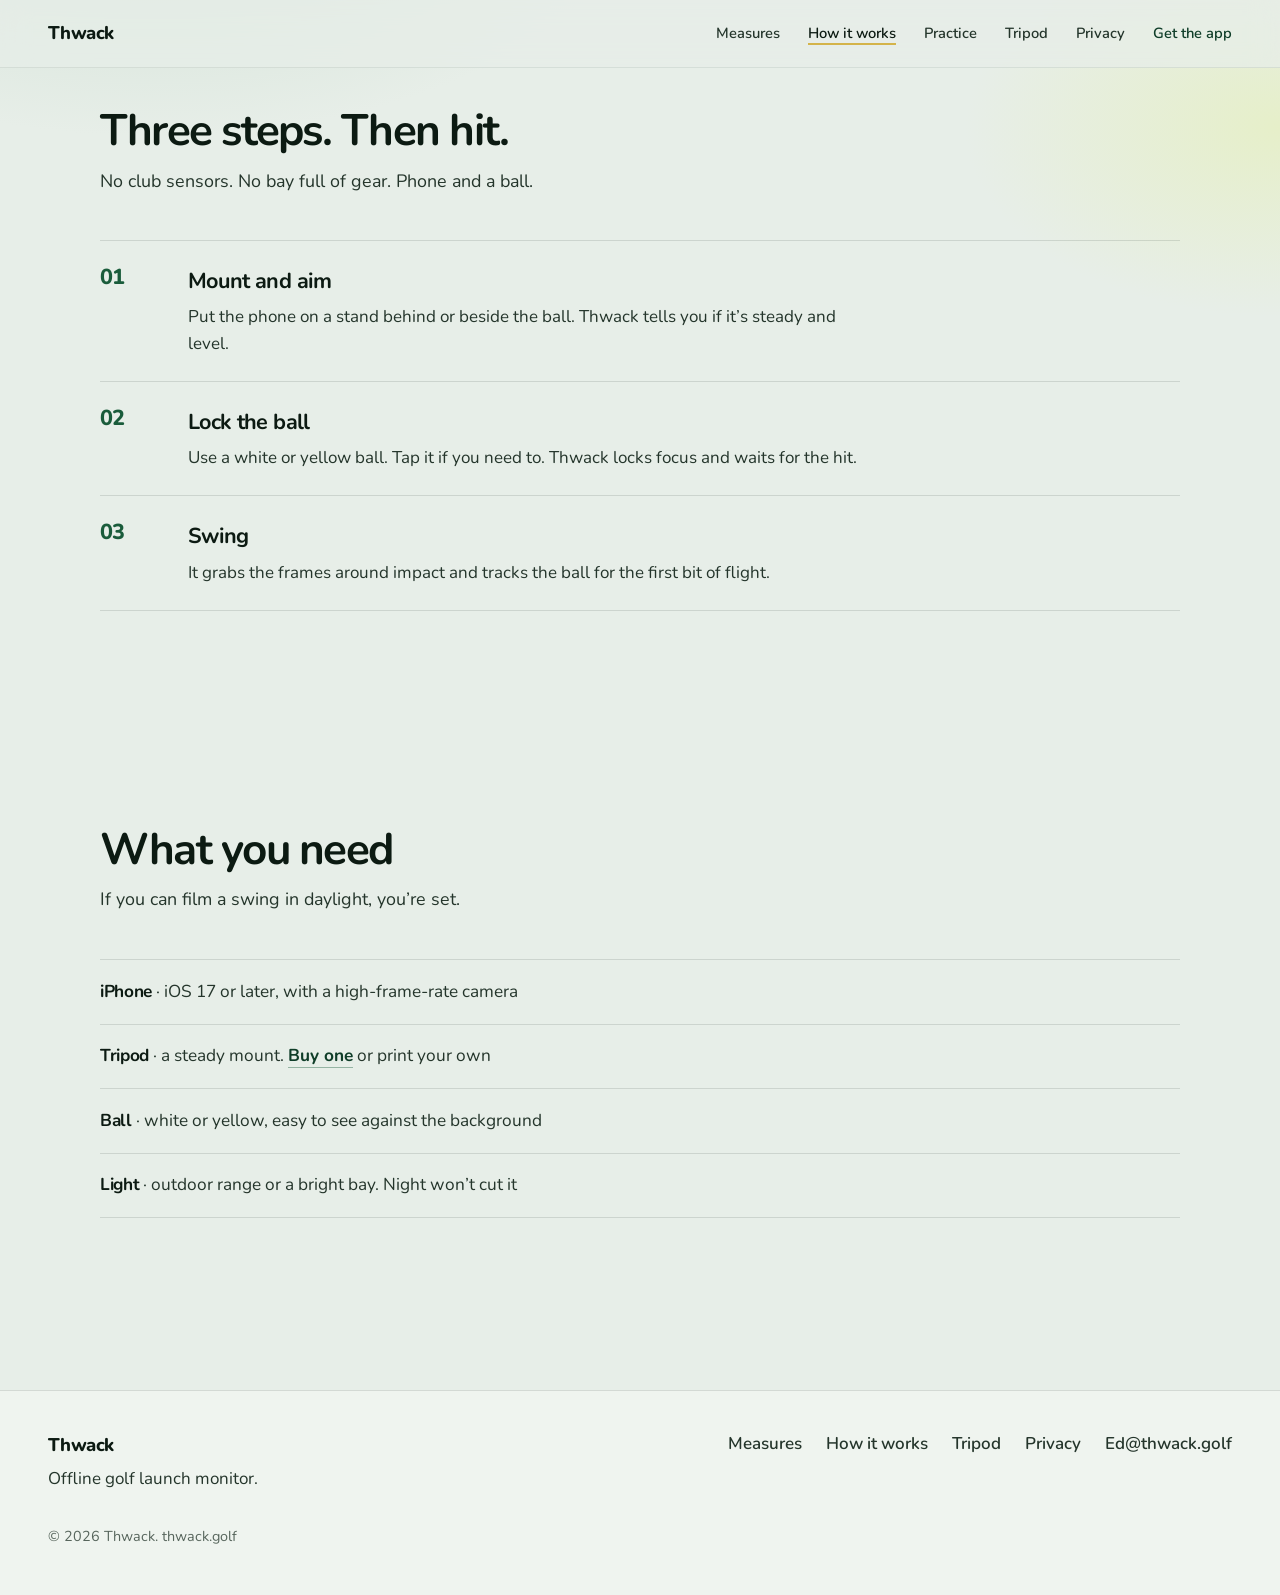
==== how/index.html @ dd9938d5 "Split the marketing site into real pages instead of scroll anchors. Adds /measures, /how, /practice," ====
<!DOCTYPE html>
<html lang="en">
<head>
  <meta charset="utf-8" />
  <meta name="viewport" content="width=device-width, initial-scale=1" />
  <title>How it works | Thwack</title>
  <meta name="description" content="Mount the phone, lock the ball, swing. Thwack handles the rest." />
  <meta property="og:title" content="How it works | Thwack" />
  <meta property="og:description" content="Mount the phone, lock the ball, swing. Thwack handles the rest." />
  <meta property="og:image" content="https://thwack.golf/assets/hero.jpg" />
  <meta property="og:type" content="website" />
  <link rel="icon" href="../assets/favicon.png" type="image/png" />
  <link rel="apple-touch-icon" href="../assets/icon.png" />
  <link rel="preconnect" href="https://fonts.googleapis.com" />
  <link rel="preconnect" href="https://fonts.gstatic.com" crossorigin />
  <link href="https://fonts.googleapis.com/css2?family=Nunito:wght@400;500;600;700;800&display=swap" rel="stylesheet" />
  <link rel="stylesheet" href="../assets/site.css" />
</head>
<body>
  <a class="skip" href="#main">Skip to content</a>

  <header class="site-header">
    <a class="wordmark" href="../" aria-label="Thwack home">Thwack</a>
    <nav class="site-nav" aria-label="Primary">
      <a class="" href="../measures/">Measures</a>
      <a class="is-active" href="../how/">How it works</a>
      <a class="" href="../practice/">Practice</a>
      <a class="" href="../tripod/">Tripod</a>
      <a class="" href="../Privacy/">Privacy</a>
      <a class="nav-cta" href="https://apps.apple.com/xxxxxxxxxxxx" data-download>Get the app</a>
    </nav>
  </header>
  <main id="main" class="page">
    <section class="section how">
      <div class="section-head">
        <h2>Three steps. Then hit.</h2>
        <p>No club sensors. No bay full of gear. Phone and a ball.</p>
      </div>
      <ol class="steps">
        <li>
          <span class="step-num">01</span>
          <div>
            <h3>Mount and aim</h3>
            <p>Put the phone on a stand behind or beside the ball. Thwack tells you if it’s steady and level.</p>
          </div>
        </li>
        <li>
          <span class="step-num">02</span>
          <div>
            <h3>Lock the ball</h3>
            <p>Use a white or yellow ball. Tap it if you need to. Thwack locks focus and waits for the hit.</p>
          </div>
        </li>
        <li>
          <span class="step-num">03</span>
          <div>
            <h3>Swing</h3>
            <p>It grabs the frames around impact and tracks the ball for the first bit of flight.</p>
          </div>
        </li>
      </ol>
    </section>

    <section class="section setup">
      <div class="section-head">
        <h2>What you need</h2>
        <p>If you can film a swing in daylight, you’re set.</p>
      </div>
      <ul class="need-list" role="list">
        <li><strong>iPhone</strong> · iOS 17 or later, with a high-frame-rate camera</li>
        <li><strong>Tripod</strong> · a steady mount. <a href="../tripod/">Buy one</a> or print your own</li>
        <li><strong>Ball</strong> · white or yellow, easy to see against the background</li>
        <li><strong>Light</strong> · outdoor range or a bright bay. Night won’t cut it</li>
      </ul>
    </section>
  </main>

  <footer class="site-footer">
    <div class="footer-brand">
      <span class="wordmark">Thwack</span>
      <p>Offline golf launch monitor.</p>
    </div>
    <div class="footer-links">
      <a href="../measures/">Measures</a>
      <a href="../how/">How it works</a>
      <a href="../tripod/">Tripod</a>
      <a href="../Privacy/">Privacy</a>
      <a href="mailto:Ed@thwack.golf">Ed@thwack.golf</a>
    </div>
    <p class="footer-note">© <span id="y"></span> Thwack. thwack.golf</p>
  </footer>

  <script>
    document.getElementById("y").textContent = new Date().getFullYear();
    window.THWACK_APP_STORE_URL = "https://apps.apple.com/xxxxxxxxxxxx";
    document.querySelectorAll("[data-download]").forEach((el) => {
      el.setAttribute("href", window.THWACK_APP_STORE_URL);
    });
  </script>
</body>
</html>
---- assets/site.css ----
/* Thwack marketing site
   Direction: deep fairway ink + warm tracer gold on cool mist greens.
   Type: SF Rounded (app) → Nunito on the web. */

:root {
  --ink: #0c1a12;
  --ink-soft: #24352b;
  --mist: #e7eee8;
  --mist-deep: #d5e0d7;
  --panel: #f3f7f3;
  --fairway: #1a5c3b;
  --fairway-deep: #0f3d28;
  --tracer: #d4b44a;
  --tracer-hot: #f0d56a;
  --white: #f8faf7;
  --line: color-mix(in srgb, var(--ink) 12%, transparent);
  --header-h: 4.25rem;
  --ease: cubic-bezier(0.22, 1, 0.36, 1);
  --font: ui-rounded, "SF Pro Rounded", "Nunito", "Avenir Next Rounded", system-ui, sans-serif;
  --font-brand: var(--font);
  --font-body: var(--font);
}

*,
*::before,
*::after { box-sizing: border-box; }

/* Inner pages sit under the fixed header */
.page {
  padding: calc(var(--header-h) + 2.5rem) 0 4rem;
}

.page > .section:first-child {
  padding-top: 0;
}

.site-nav a.is-active {
  color: var(--ink);
  box-shadow: inset 0 -2px 0 var(--tracer);
}

.page-hero-mini {
  width: min(1080px, calc(100% - 2.5rem));
  margin: 0 auto 1rem;
}

.page-hero-mini .brand-sm {
  margin-bottom: 0.35rem;
}

html {
  color-scheme: light;
  scroll-behavior: auto;
}


body {
  margin: 0;
  color: var(--ink);
  background:
    radial-gradient(900px 480px at 12% -8%, #cfe0d4 0%, transparent 55%),
    radial-gradient(700px 420px at 100% 8%, #e6efc9 0%, transparent 45%),
    var(--mist);
  font-family: var(--font-body);
  font-optical-sizing: auto;
  font-size: 1.0625rem;
  line-height: 1.55;
  -webkit-font-smoothing: antialiased;
}

img {
  display: block;
  max-width: 100%;
  height: auto;
}

a { color: var(--fairway-deep); }

.skip {
  position: absolute;
  left: -999px;
  top: 0;
  background: var(--ink);
  color: var(--white);
  padding: 0.75rem 1rem;
  z-index: 100;
}
.skip:focus { left: 1rem; top: 1rem; }

/* -- Header -- */
.site-header {
  position: fixed;
  inset: 0 0 auto;
  z-index: 40;
  height: var(--header-h);
  display: flex;
  align-items: center;
  justify-content: space-between;
  padding: 0 clamp(1.25rem, 4vw, 3rem);
  background: color-mix(in srgb, var(--mist) 78%, transparent);
  backdrop-filter: blur(14px) saturate(1.2);
  border-bottom: 1px solid color-mix(in srgb, var(--ink) 8%, transparent);
}

.wordmark {
  font-family: var(--font-brand);
  font-weight: 800;
  font-size: 1.15rem;
  letter-spacing: -0.03em;
  text-decoration: none;
  color: var(--ink);
}

.site-nav {
  display: flex;
  align-items: center;
  gap: clamp(1rem, 3vw, 1.75rem);
}

.site-nav a {
  font-family: var(--font-brand);
  font-weight: 600;
  font-size: 0.92rem;
  text-decoration: none;
  color: var(--ink-soft);
}

.site-nav a:hover { color: var(--ink); }

.nav-cta {
  color: var(--fairway-deep) !important;
}

@media (max-width: 720px) {
  .site-nav a:not(.nav-cta) { display: none; }
}

/* -- Hero -- */
.hero {
  position: relative;
  min-height: 100svh;
  display: grid;
  align-items: end;
  overflow: hidden;
  color: var(--white);
}

.hero-media {
  position: absolute;
  inset: 0;
}

.hero-media img {
  width: 100%;
  height: 100%;
  object-fit: cover;
  object-position: 55% 40%;
  transform: scale(1.06);
  animation: heroDrift 28s var(--ease) infinite alternate;
}

@keyframes heroDrift {
  from { transform: scale(1.06) translate3d(0, 0, 0); }
  to { transform: scale(1.12) translate3d(-1.5%, 1%, 0); }
}

.hero-veil {
  position: absolute;
  inset: 0;
  background:
    linear-gradient(180deg, rgba(8, 18, 12, 0.35) 0%, rgba(8, 18, 12, 0.18) 35%, rgba(8, 18, 12, 0.72) 100%),
    linear-gradient(90deg, rgba(8, 18, 12, 0.55) 0%, transparent 55%);
}

.hero-copy {
  position: relative;
  z-index: 1;
  width: min(720px, calc(100% - 2.5rem));
  margin: 0 auto var(--header-h);
  padding: 0 0 clamp(2.5rem, 8vh, 4.5rem);
  animation: rise 1s var(--ease) both;
}

@keyframes rise {
  from { opacity: 0; transform: translateY(18px); }
  to { opacity: 1; transform: none; }
}

.brand {
  font-family: var(--font-brand);
  font-weight: 800;
  font-size: clamp(3.4rem, 12vw, 7.5rem);
  letter-spacing: -0.05em;
  line-height: 0.9;
  margin: 0 0 1rem;
  color: inherit;
}

.brand-sm {
  font-size: clamp(1.5rem, 4vw, 2rem);
  letter-spacing: -0.04em;
  color: var(--fairway);
  margin-bottom: 0.75rem;
}

.hero h1 {
  font-family: var(--font-brand);
  font-weight: 700;
  font-size: clamp(1.65rem, 4.2vw, 2.55rem);
  letter-spacing: -0.035em;
  line-height: 1.12;
  margin: 0 0 0.85rem;
  max-width: 14ch;
}

.lede {
  margin: 0 0 1.75rem;
  font-size: clamp(1.05rem, 2.2vw, 1.25rem);
  font-weight: 400;
  max-width: 34ch;
  color: color-mix(in srgb, var(--white) 86%, transparent);
}

.hero .lede { color: color-mix(in srgb, #f4f7f2 88%, transparent); }

.cta-row {
  display: flex;
  flex-wrap: wrap;
  gap: 0.85rem 1rem;
  align-items: center;
}

.btn {
  font-family: var(--font-brand);
  font-weight: 700;
  font-size: 1rem;
  letter-spacing: -0.02em;
  text-decoration: none;
  display: inline-flex;
  align-items: center;
  justify-content: center;
  min-height: 3.15rem;
  padding: 0 1.35rem;
  border-radius: 4px;
  border: 1px solid transparent;
  transition: transform 160ms var(--ease), background 160ms ease, color 160ms ease, border-color 160ms ease;
}

.btn:hover { transform: translateY(-1px); }
.btn:active { transform: none; }

.btn-primary {
  background: var(--tracer);
  color: var(--ink);
}

.btn-primary:hover { background: var(--tracer-hot); }

.btn-ghost {
  background: transparent;
  color: inherit;
  border-color: color-mix(in srgb, currentColor 45%, transparent);
}

.hero .btn-ghost { color: var(--white); }

.btn-ghost:hover {
  border-color: currentColor;
  background: color-mix(in srgb, currentColor 8%, transparent);
}

/* -- Sections -- */
.section {
  width: min(1080px, calc(100% - 2.5rem));
  margin: 0 auto;
  padding: clamp(4.5rem, 12vh, 7.5rem) 0;
}

.section-head {
  max-width: 36rem;
  margin-bottom: clamp(2rem, 5vh, 3.25rem);
}

.section-head h2,
.split-copy h2,
.download h2 {
  font-family: var(--font-brand);
  font-weight: 700;
  font-size: clamp(1.85rem, 4vw, 2.75rem);
  letter-spacing: -0.04em;
  line-height: 1.08;
  margin: 0 0 0.75rem;
}

.section-head p,
.split-copy p {
  margin: 0;
  color: var(--ink-soft);
  font-size: 1.12rem;
}

/* Metrics - not cards: one horizontal composition */
.measures {
  position: relative;
}

.metric-rail {
  list-style: none;
  margin: 0;
  padding: 0;
  display: grid;
  grid-template-columns: repeat(5, minmax(0, 1fr));
  gap: 0;
  border-top: 1px solid var(--line);
  border-bottom: 1px solid var(--line);
}

.metric-rail li {
  padding: 1.35rem 1rem 1.35rem 0;
  border-right: 1px solid var(--line);
}

.metric-rail li:last-child {
  border-right: 0;
  padding-right: 0;
}

.metric-name {
  display: block;
  font-family: var(--font-brand);
  font-weight: 700;
  font-size: 1.15rem;
  letter-spacing: -0.03em;
  margin-bottom: 0.25rem;
}

.metric-hint {
  color: var(--ink-soft);
  font-size: 0.92rem;
}

.tracer-line {
  display: block;
  width: 100%;
  height: 64px;
  margin-top: 1.75rem;
  color: var(--tracer);
}

.tracer-line path {
  stroke-dasharray: 1;
  stroke-dashoffset: 1;
  animation: drawTracer 1.8s var(--ease) 0.2s forwards;
}

@keyframes drawTracer {
  to { stroke-dashoffset: 0; }
}

@media (max-width: 860px) {
  .metric-rail {
    grid-template-columns: 1fr 1fr;
  }
  .metric-rail li {
    border-right: 0;
    border-bottom: 1px solid var(--line);
    padding: 1.1rem 0;
  }
  .metric-rail li:nth-child(odd) {
    padding-right: 1rem;
  }
}

/* How it works */
.steps {
  list-style: none;
  margin: 0;
  padding: 0;
  display: grid;
  gap: 0;
}

.steps li {
  display: grid;
  grid-template-columns: 4.5rem 1fr;
  gap: 1rem;
  padding: 1.5rem 0;
  border-top: 1px solid var(--line);
}

.steps li:last-child { border-bottom: 1px solid var(--line); }

.step-num {
  font-family: var(--font-brand);
  font-weight: 800;
  font-size: 1.35rem;
  letter-spacing: -0.04em;
  color: var(--fairway);
  line-height: 1.2;
}

.steps h3 {
  font-family: var(--font-brand);
  font-weight: 700;
  font-size: 1.35rem;
  letter-spacing: -0.03em;
  margin: 0 0 0.35rem;
}

.steps p {
  margin: 0;
  color: var(--ink-soft);
  max-width: 42rem;
}

/* Privacy split */
.split {
  display: grid;
  grid-template-columns: 1.05fr 0.95fr;
  gap: clamp(1.75rem, 5vw, 3.5rem);
  align-items: center;
  width: min(1120px, calc(100% - 2.5rem));
}

.split-copy h2 { max-width: 10ch; }

.split-copy p + p { margin-top: 1rem; }

.text-link {
  font-family: var(--font-brand);
  font-weight: 700;
  text-decoration: none;
  border-bottom: 1px solid color-mix(in srgb, var(--fairway) 45%, transparent);
  padding-bottom: 0.1rem;
}

.text-link:hover { border-bottom-color: var(--fairway); }

.split-media {
  margin: 0;
  overflow: hidden;
  border-radius: 2px;
  min-height: 280px;
}

.split-media img {
  width: 100%;
  height: 100%;
  min-height: 320px;
  object-fit: cover;
  filter: saturate(0.92) contrast(1.04);
}

@media (max-width: 800px) {
  .split { grid-template-columns: 1fr; }
  .split-media { order: -1; }
}

/* Practice - editorial rows, not cards */
.practice-grid {
  display: grid;
  grid-template-columns: 1fr 1fr;
  gap: 0 3rem;
}

.practice-grid article {
  padding: 1.5rem 0;
  border-top: 1px solid var(--line);
}

.practice-grid h3 {
  font-family: var(--font-brand);
  font-weight: 700;
  font-size: 1.2rem;
  letter-spacing: -0.03em;
  margin: 0 0 0.4rem;
}

.practice-grid p {
  margin: 0;
  color: var(--ink-soft);
}

@media (max-width: 700px) {
  .practice-grid { grid-template-columns: 1fr; gap: 0; }
}

/* Setup needs */
.need-list {
  list-style: none;
  margin: 0;
  padding: 0;
}

.need-list li {
  padding: 1.15rem 0;
  border-top: 1px solid var(--line);
  color: var(--ink-soft);
  font-size: 1.08rem;
}

.need-list li:last-child { border-bottom: 1px solid var(--line); }

.need-list strong {
  font-family: var(--font-brand);
  font-weight: 700;
  color: var(--ink);
  letter-spacing: -0.02em;
}

.need-list a {
  font-weight: 700;
  text-decoration: none;
  border-bottom: 1px solid color-mix(in srgb, var(--fairway) 40%, transparent);
}

/* Tripod buy / print */
.tripod-actions {
  display: grid;
  grid-template-columns: 1fr 1fr;
  gap: 0 3rem;
}

.tripod-actions > div {
  padding: 1.5rem 0;
  border-top: 1px solid var(--line);
  border-bottom: 1px solid var(--line);
}

.tripod-actions h3 {
  font-family: var(--font-brand);
  font-weight: 700;
  font-size: 1.25rem;
  letter-spacing: -0.03em;
  margin: 0 0 0.45rem;
}

.tripod-actions p {
  margin: 0 0 1.25rem;
  color: var(--ink-soft);
  max-width: 28rem;
}

.tripod-actions .btn-ghost {
  color: var(--ink);
}

@media (max-width: 700px) {
  .tripod-actions { grid-template-columns: 1fr; gap: 0; }
  .tripod-actions > div:first-child { border-bottom: 0; }
}

/* Download */
.download {
  text-align: center;
  padding-top: clamp(5rem, 14vh, 8rem);
  padding-bottom: clamp(5rem, 14vh, 8rem);
}

.download .lede {
  margin-left: auto;
  margin-right: auto;
  color: var(--ink-soft);
}

.download .cta-row {
  justify-content: center;
}

.download .btn-ghost {
  color: var(--ink);
}

.fine {
  margin: 1.5rem auto 0;
  max-width: 36rem;
  font-size: 0.85rem;
  color: color-mix(in srgb, var(--ink-soft) 80%, transparent);
}

/* Footer */
.site-footer {
  border-top: 1px solid var(--line);
  padding: 2.5rem clamp(1.25rem, 4vw, 3rem) 3rem;
  display: grid;
  grid-template-columns: 1.2fr 1fr;
  gap: 1.5rem;
  background: color-mix(in srgb, var(--panel) 70%, transparent);
}

.footer-brand p {
  margin: 0.4rem 0 0;
  color: var(--ink-soft);
}

.footer-links {
  display: flex;
  flex-wrap: wrap;
  gap: 1rem 1.5rem;
  align-items: start;
  justify-content: end;
  font-family: var(--font-brand);
  font-weight: 600;
}

.footer-links a { text-decoration: none; color: var(--ink-soft); }
.footer-links a:hover { color: var(--ink); }

.footer-note {
  grid-column: 1 / -1;
  margin: 0.5rem 0 0;
  color: color-mix(in srgb, var(--ink-soft) 75%, transparent);
  font-size: 0.9rem;
}

@media (max-width: 640px) {
  .site-footer { grid-template-columns: 1fr; }
  .footer-links { justify-content: start; }
}

@media (prefers-reduced-motion: reduce) {
  html { scroll-behavior: auto; }
  .hero-media img { animation: none; transform: none; }
  .hero-copy { animation: none; }
  .tracer-line path { animation: none; stroke-dashoffset: 0; }
}
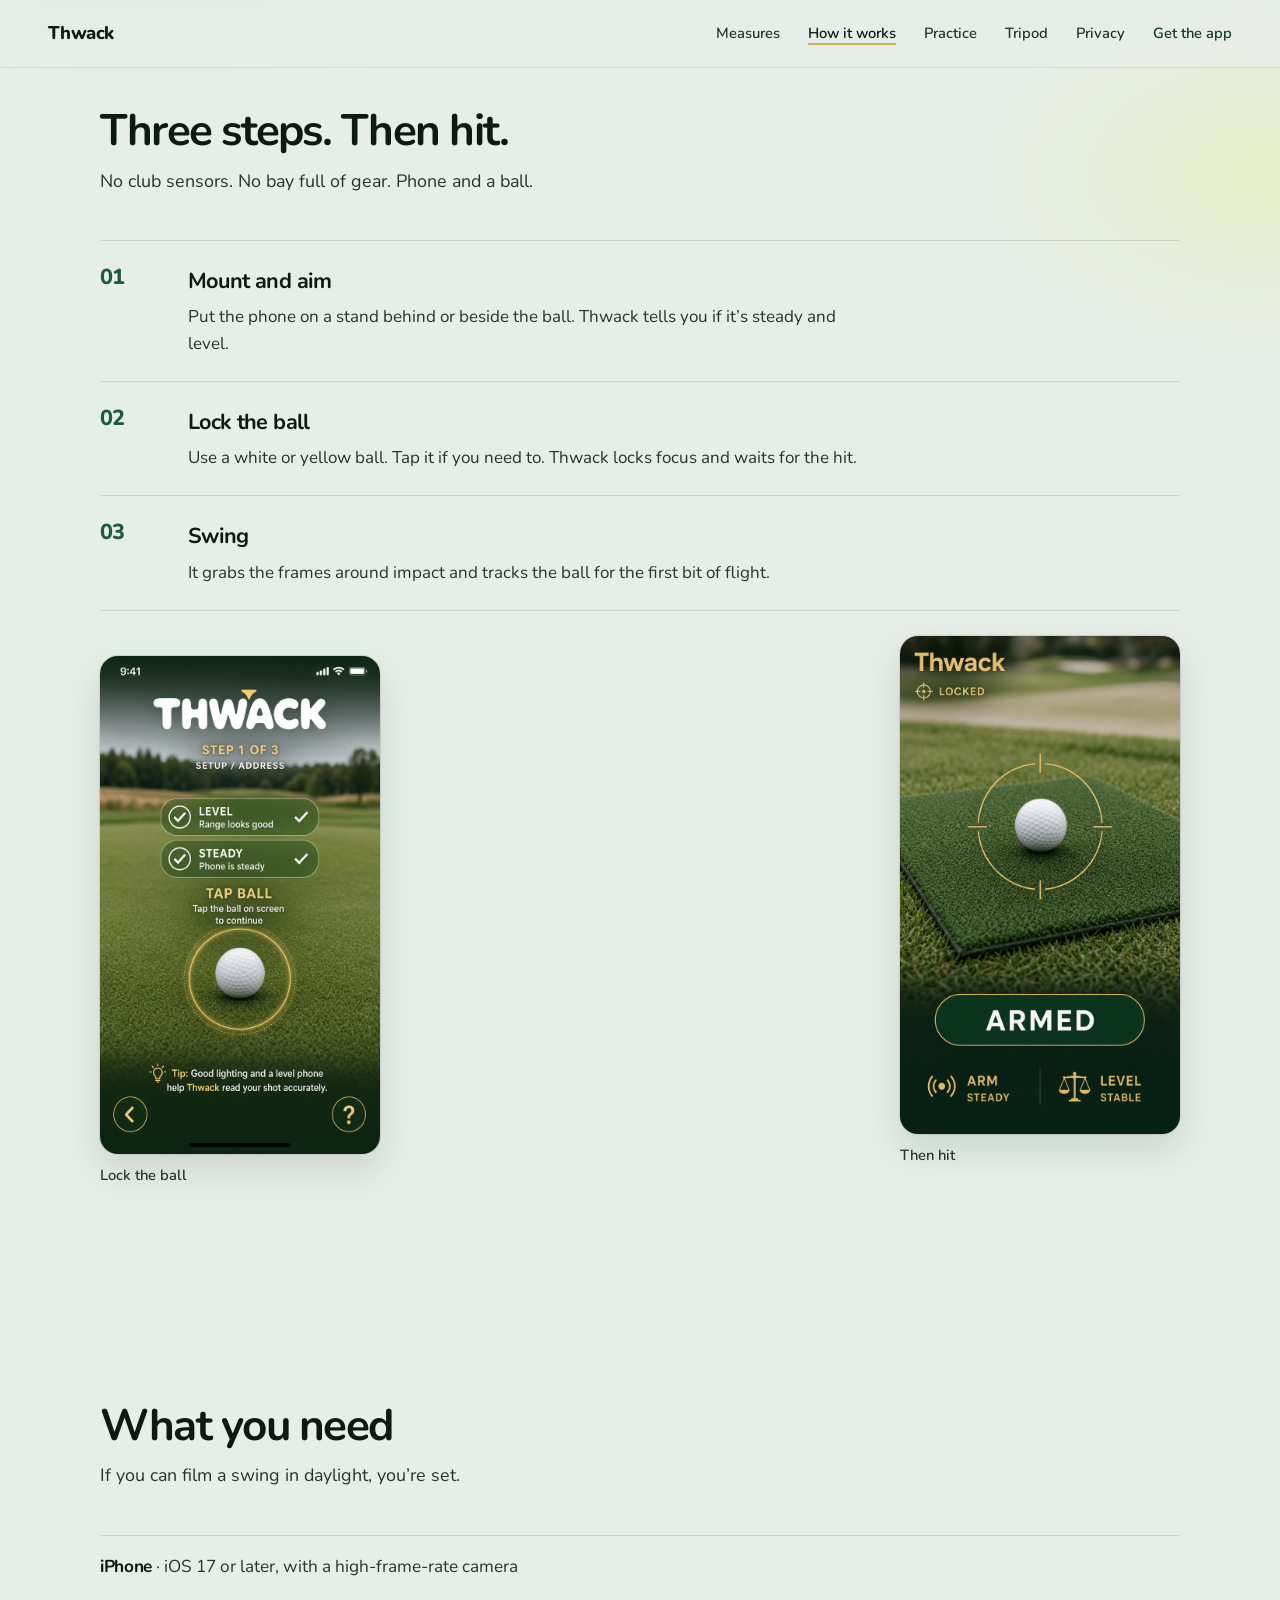
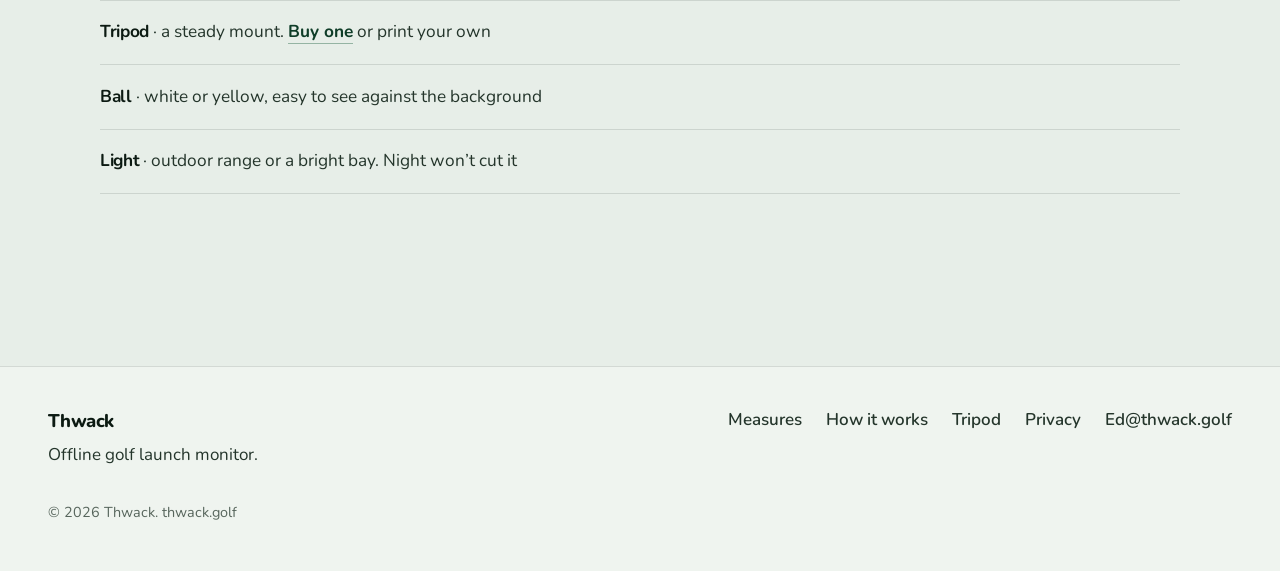
==== commit 578ee849: "Add App Store style screenshots across the marketing site. Five 9:16 UI shots for setup, armed, metr" ====
--- a/how/index.html
+++ b/how/index.html
@@ -59,6 +59,16 @@
           </div>
         </li>
       </ol>
+      <div class="shot-pair" aria-label="Setup screenshots">
+        <figure>
+          <img src="../assets/screenshots/thwack-shot-setup.jpg" alt="Thwack address setup with ball tap target" width="720" height="1280" loading="lazy" />
+          <figcaption>Lock the ball</figcaption>
+        </figure>
+        <figure>
+          <img src="../assets/screenshots/thwack-shot-armed.jpg" alt="Thwack armed and ready for impact" width="720" height="1280" loading="lazy" />
+          <figcaption>Then hit</figcaption>
+        </figure>
+      </div>
     </section>
 
     <section class="section setup">
--- a/assets/site.css
+++ b/assets/site.css
@@ -132,7 +132,22 @@
 }
 
 @media (max-width: 720px) {
-  .site-nav a:not(.nav-cta) { display: none; }
+  .site-header {
+    height: auto;
+    min-height: var(--header-h);
+    flex-wrap: wrap;
+    gap: 0.55rem 1rem;
+    padding-top: 0.85rem;
+    padding-bottom: 0.85rem;
+  }
+  .site-nav {
+    width: 100%;
+    flex-wrap: wrap;
+    gap: 0.65rem 1rem;
+  }
+  .site-nav a {
+    font-size: 0.85rem;
+  }
 }
 
 /* -- Hero -- */
@@ -550,6 +565,110 @@
   .tripod-actions > div:first-child { border-bottom: 0; }
 }
 
+/* App screenshots - phone strip, not cards */
+.shot-strip-wrap {
+  overflow: hidden;
+}
+
+.shot-strip {
+  list-style: none;
+  margin: 0;
+  padding: 0.25rem 0 0.5rem;
+  display: flex;
+  gap: clamp(1rem, 2.5vw, 1.75rem);
+  overflow-x: auto;
+  scroll-snap-type: x mandatory;
+  -webkit-overflow-scrolling: touch;
+  scrollbar-width: thin;
+}
+
+.shot-strip li {
+  flex: 0 0 auto;
+  width: min(220px, 58vw);
+  scroll-snap-align: start;
+}
+
+.shot-strip figure {
+  margin: 0;
+}
+
+.shot-strip img {
+  width: 100%;
+  aspect-ratio: 9 / 16;
+  object-fit: cover;
+  border-radius: 18px;
+  box-shadow:
+    0 0 0 1px color-mix(in srgb, var(--ink) 10%, transparent),
+    0 18px 40px color-mix(in srgb, var(--ink) 14%, transparent);
+  animation: phoneRise 0.9s var(--ease) both;
+}
+
+.shot-strip li:nth-child(2) img { animation-delay: 0.08s; }
+.shot-strip li:nth-child(3) img { animation-delay: 0.16s; }
+.shot-strip li:nth-child(4) img { animation-delay: 0.24s; }
+.shot-strip li:nth-child(5) img { animation-delay: 0.32s; }
+
+@keyframes phoneRise {
+  from { opacity: 0; transform: translateY(22px) scale(0.97); }
+  to { opacity: 1; transform: none; }
+}
+
+.shot-strip figcaption {
+  margin-top: 0.7rem;
+  font-family: var(--font-brand);
+  font-weight: 600;
+  font-size: 0.92rem;
+  letter-spacing: -0.02em;
+  color: var(--ink-soft);
+}
+
+.shot-pair {
+  display: grid;
+  grid-template-columns: 1fr 1fr;
+  gap: clamp(1.25rem, 4vw, 2.5rem);
+  align-items: end;
+  margin-top: clamp(2rem, 5vh, 3rem);
+}
+
+.shot-pair figure {
+  margin: 0;
+  max-width: 280px;
+}
+
+.shot-pair img {
+  width: 100%;
+  aspect-ratio: 9 / 16;
+  object-fit: cover;
+  border-radius: 18px;
+  box-shadow:
+    0 0 0 1px color-mix(in srgb, var(--ink) 10%, transparent),
+    0 16px 36px color-mix(in srgb, var(--ink) 12%, transparent);
+}
+
+.shot-pair figcaption {
+  margin-top: 0.65rem;
+  font-family: var(--font-brand);
+  font-weight: 600;
+  font-size: 0.92rem;
+  color: var(--ink-soft);
+}
+
+.shot-pair figure:nth-child(2) {
+  justify-self: end;
+  transform: translateY(-1.25rem);
+}
+
+@media (max-width: 700px) {
+  .shot-pair {
+    grid-template-columns: 1fr;
+    justify-items: center;
+  }
+  .shot-pair figure:nth-child(2) {
+    justify-self: center;
+    transform: none;
+  }
+}
+
 /* Download */
 .download {
   text-align: center;
@@ -623,4 +742,5 @@
   .hero-media img { animation: none; transform: none; }
   .hero-copy { animation: none; }
   .tracer-line path { animation: none; stroke-dashoffset: 0; }
-}
+  .shot-strip img { animation: none; }
+}
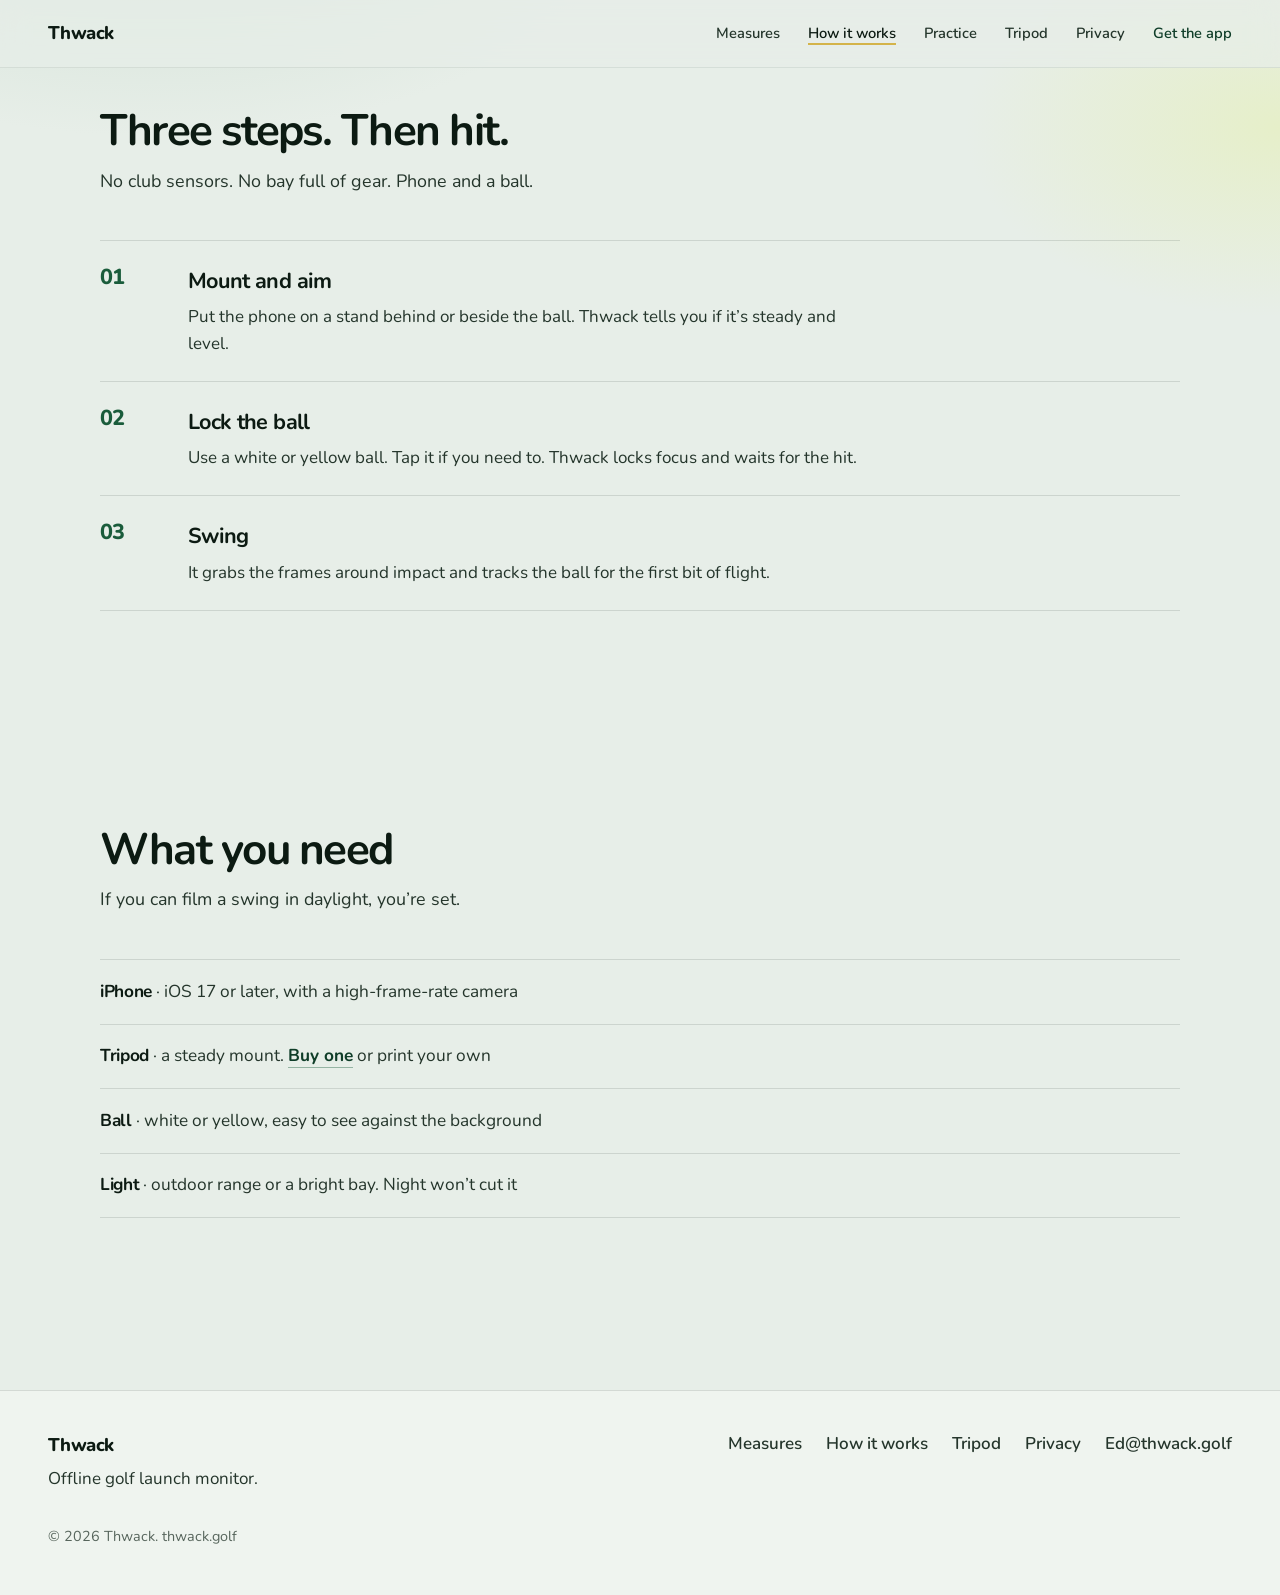
==== commit 1595d774: "Remove marketing-site screenshot gallery. Keep App Store shots local for Connect upload instead.  Co" ====
--- a/how/index.html
+++ b/how/index.html
@@ -59,16 +59,6 @@
           </div>
         </li>
       </ol>
-      <div class="shot-pair" aria-label="Setup screenshots">
-        <figure>
-          <img src="../assets/screenshots/thwack-shot-setup.jpg" alt="Thwack address setup with ball tap target" width="720" height="1280" loading="lazy" />
-          <figcaption>Lock the ball</figcaption>
-        </figure>
-        <figure>
-          <img src="../assets/screenshots/thwack-shot-armed.jpg" alt="Thwack armed and ready for impact" width="720" height="1280" loading="lazy" />
-          <figcaption>Then hit</figcaption>
-        </figure>
-      </div>
     </section>
 
     <section class="section setup">
--- a/assets/site.css
+++ b/assets/site.css
@@ -565,110 +565,6 @@
   .tripod-actions > div:first-child { border-bottom: 0; }
 }
 
-/* App screenshots - phone strip, not cards */
-.shot-strip-wrap {
-  overflow: hidden;
-}
-
-.shot-strip {
-  list-style: none;
-  margin: 0;
-  padding: 0.25rem 0 0.5rem;
-  display: flex;
-  gap: clamp(1rem, 2.5vw, 1.75rem);
-  overflow-x: auto;
-  scroll-snap-type: x mandatory;
-  -webkit-overflow-scrolling: touch;
-  scrollbar-width: thin;
-}
-
-.shot-strip li {
-  flex: 0 0 auto;
-  width: min(220px, 58vw);
-  scroll-snap-align: start;
-}
-
-.shot-strip figure {
-  margin: 0;
-}
-
-.shot-strip img {
-  width: 100%;
-  aspect-ratio: 9 / 16;
-  object-fit: cover;
-  border-radius: 18px;
-  box-shadow:
-    0 0 0 1px color-mix(in srgb, var(--ink) 10%, transparent),
-    0 18px 40px color-mix(in srgb, var(--ink) 14%, transparent);
-  animation: phoneRise 0.9s var(--ease) both;
-}
-
-.shot-strip li:nth-child(2) img { animation-delay: 0.08s; }
-.shot-strip li:nth-child(3) img { animation-delay: 0.16s; }
-.shot-strip li:nth-child(4) img { animation-delay: 0.24s; }
-.shot-strip li:nth-child(5) img { animation-delay: 0.32s; }
-
-@keyframes phoneRise {
-  from { opacity: 0; transform: translateY(22px) scale(0.97); }
-  to { opacity: 1; transform: none; }
-}
-
-.shot-strip figcaption {
-  margin-top: 0.7rem;
-  font-family: var(--font-brand);
-  font-weight: 600;
-  font-size: 0.92rem;
-  letter-spacing: -0.02em;
-  color: var(--ink-soft);
-}
-
-.shot-pair {
-  display: grid;
-  grid-template-columns: 1fr 1fr;
-  gap: clamp(1.25rem, 4vw, 2.5rem);
-  align-items: end;
-  margin-top: clamp(2rem, 5vh, 3rem);
-}
-
-.shot-pair figure {
-  margin: 0;
-  max-width: 280px;
-}
-
-.shot-pair img {
-  width: 100%;
-  aspect-ratio: 9 / 16;
-  object-fit: cover;
-  border-radius: 18px;
-  box-shadow:
-    0 0 0 1px color-mix(in srgb, var(--ink) 10%, transparent),
-    0 16px 36px color-mix(in srgb, var(--ink) 12%, transparent);
-}
-
-.shot-pair figcaption {
-  margin-top: 0.65rem;
-  font-family: var(--font-brand);
-  font-weight: 600;
-  font-size: 0.92rem;
-  color: var(--ink-soft);
-}
-
-.shot-pair figure:nth-child(2) {
-  justify-self: end;
-  transform: translateY(-1.25rem);
-}
-
-@media (max-width: 700px) {
-  .shot-pair {
-    grid-template-columns: 1fr;
-    justify-items: center;
-  }
-  .shot-pair figure:nth-child(2) {
-    justify-self: center;
-    transform: none;
-  }
-}
-
 /* Download */
 .download {
   text-align: center;
@@ -742,5 +638,4 @@
   .hero-media img { animation: none; transform: none; }
   .hero-copy { animation: none; }
   .tracer-line path { animation: none; stroke-dashoffset: 0; }
-  .shot-strip img { animation: none; }
-}
+}
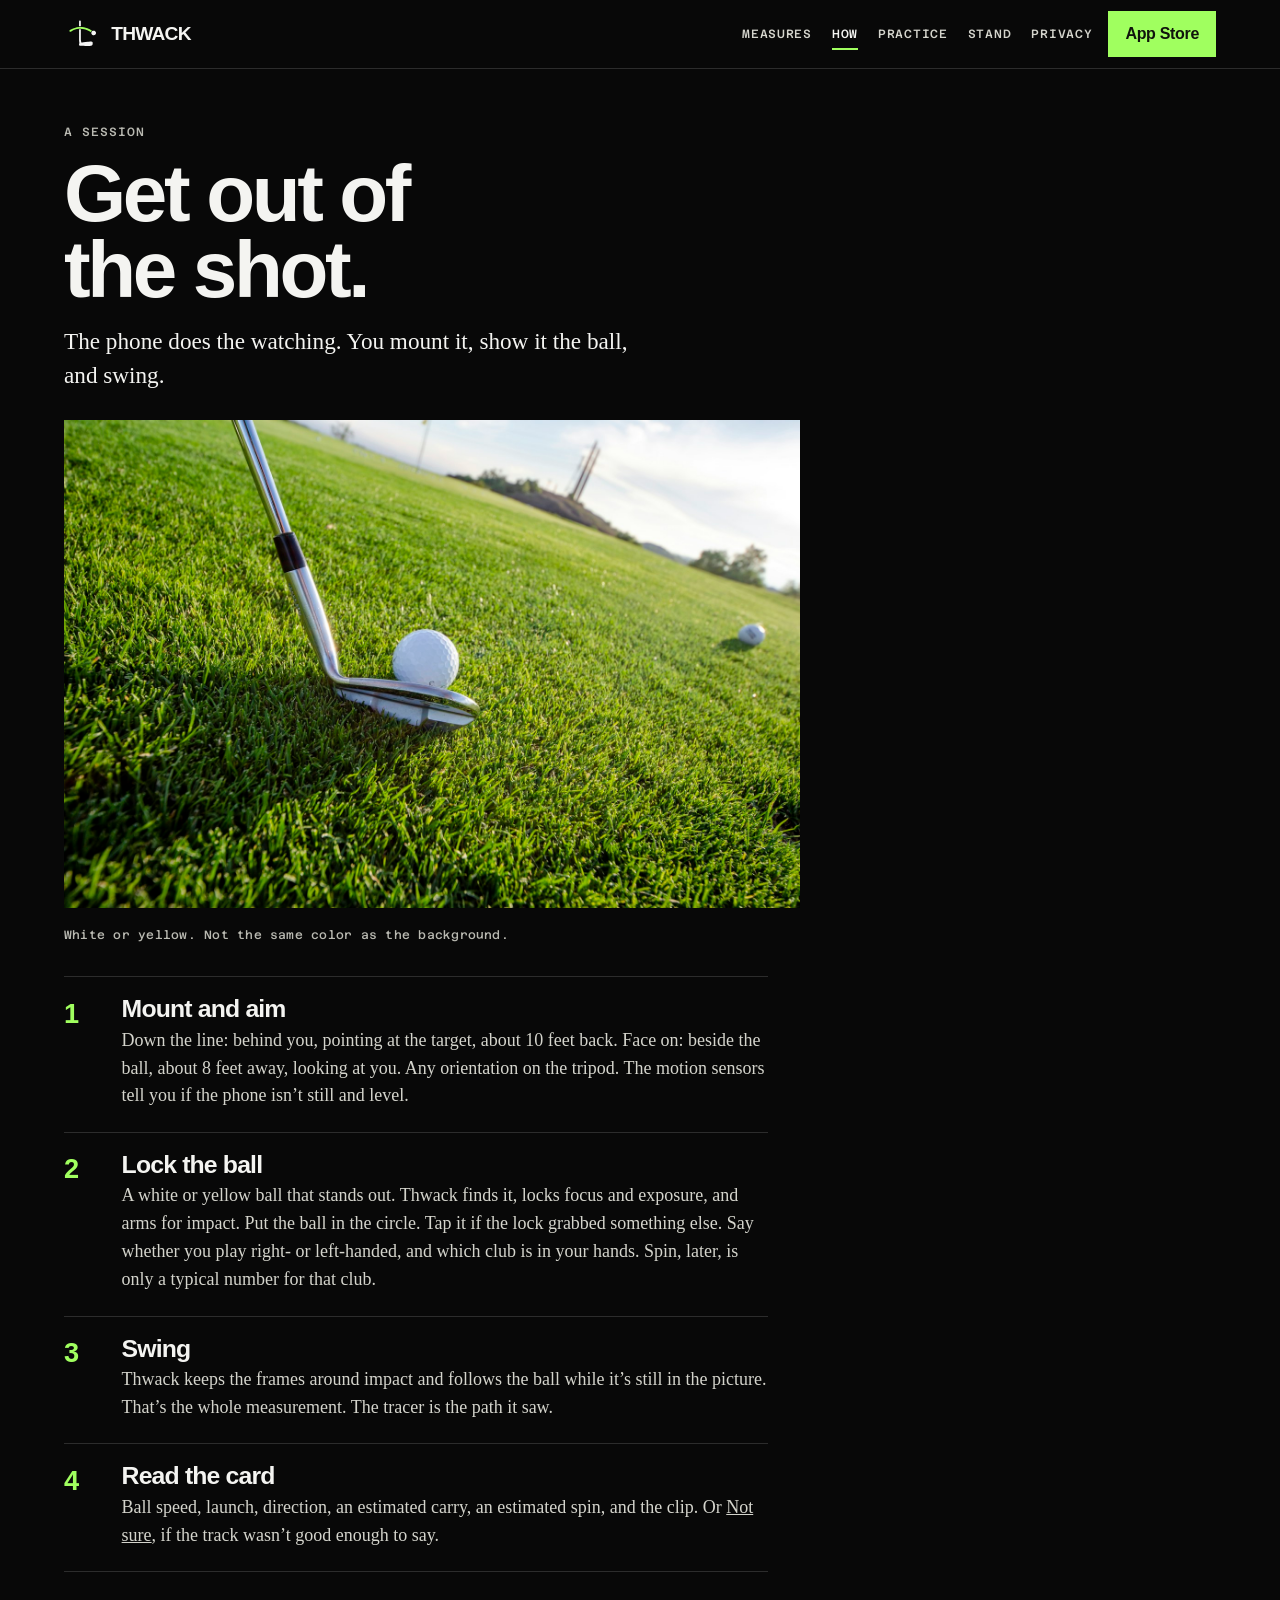
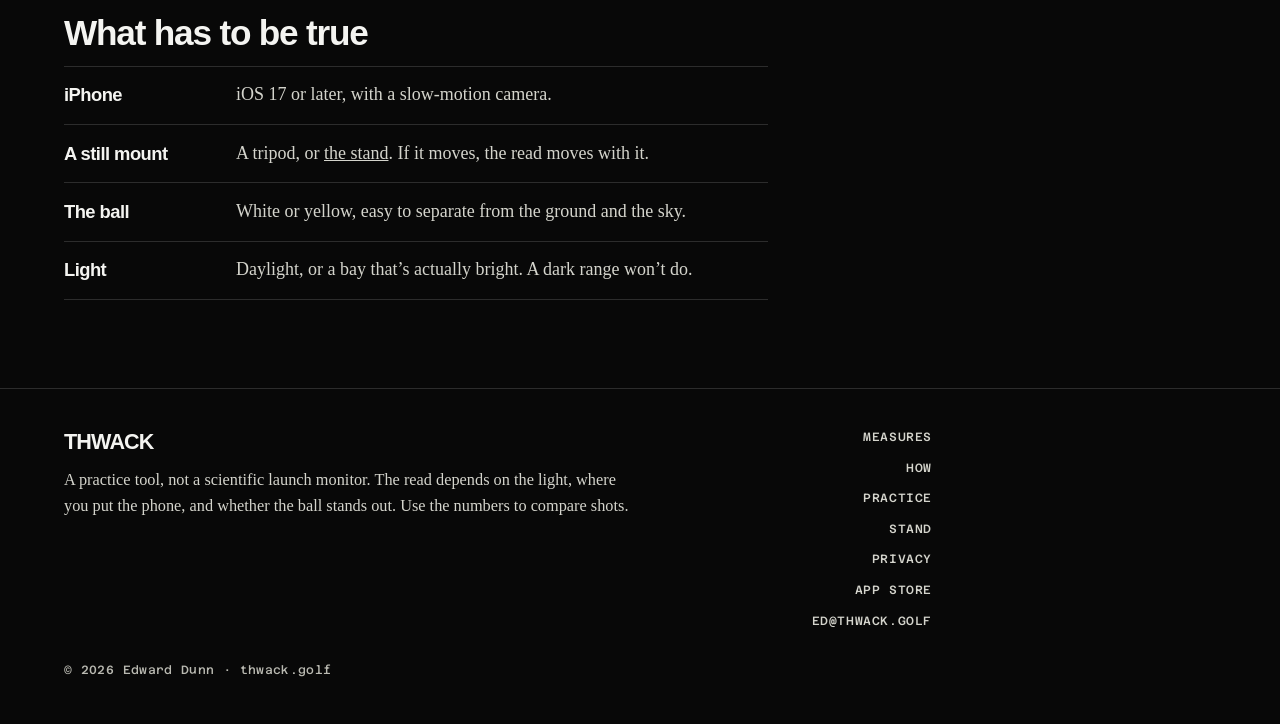
==== commit f2d31431: "Redesign the site around the club-and-tracer mark. Near-black pages, the app's lime, and copy that s" ====
--- a/how/index.html
+++ b/how/index.html
@@ -3,99 +3,119 @@
 <head>
   <meta charset="utf-8" />
   <meta name="viewport" content="width=device-width, initial-scale=1" />
-  <title>How it works | Thwack</title>
-  <meta name="description" content="Mount the phone, lock the ball, swing. Thwack handles the rest." />
-  <meta property="og:title" content="How it works | Thwack" />
-  <meta property="og:description" content="Mount the phone, lock the ball, swing. Thwack handles the rest." />
-  <meta property="og:image" content="https://thwack.golf/assets/hero.jpg" />
+  <title>How a session goes · Thwack</title>
+  <meta name="description" content="Mount the iPhone down the line or face on, lock a white or yellow ball, and swing. Thwack films impact and tracks the first frames of flight." />
+  <meta name="theme-color" content="#080808" />
+  <meta property="og:title" content="How a session goes · Thwack" />
+  <meta property="og:description" content="Mount the iPhone, lock the ball, swing. Thwack films impact and tracks the first frames of flight." />
+  <meta property="og:image" content="https://thwack.golf/assets/icon.png" />
+  <meta property="og:url" content="https://thwack.golf/how/" />
   <meta property="og:type" content="website" />
   <link rel="icon" href="../assets/favicon.png" type="image/png" />
   <link rel="apple-touch-icon" href="../assets/icon.png" />
-  <link rel="preconnect" href="https://fonts.googleapis.com" />
-  <link rel="preconnect" href="https://fonts.gstatic.com" crossorigin />
-  <link href="https://fonts.googleapis.com/css2?family=Nunito:wght@400;500;600;700;800&display=swap" rel="stylesheet" />
+  <link rel="preload" href="../assets/fonts/anybody-latin.woff2" as="font" type="font/woff2" crossorigin />
+  <link rel="preload" href="../assets/fonts/newsreader-latin.woff2" as="font" type="font/woff2" crossorigin />
   <link rel="stylesheet" href="../assets/site.css" />
 </head>
 <body>
   <a class="skip" href="#main">Skip to content</a>
 
   <header class="site-header">
-    <a class="wordmark" href="../" aria-label="Thwack home">Thwack</a>
-    <nav class="site-nav" aria-label="Primary">
-      <a class="" href="../measures/">Measures</a>
-      <a class="is-active" href="../how/">How it works</a>
-      <a class="" href="../practice/">Practice</a>
-      <a class="" href="../tripod/">Tripod</a>
-      <a class="" href="../Privacy/">Privacy</a>
-      <a class="nav-cta" href="https://apps.apple.com/xxxxxxxxxxxx" data-download>Get the app</a>
-    </nav>
+    <div class="wrap header-inner">
+      <a class="brand" href="../" aria-label="Thwack home">
+        <img class="brand-mark" src="../assets/mark.svg" alt="" width="40" height="40" />
+        <span class="brand-name">Thwack</span>
+      </a>
+      <nav class="site-nav" aria-label="Primary">
+        <a href="../measures/">Measures</a>
+        <a href="../how/" aria-current="page">How</a>
+        <a href="../practice/">Practice</a>
+        <a href="../tripod/">Stand</a>
+        <a href="../Privacy/">Privacy</a>
+      </nav>
+      <a class="btn btn-lime" href="https://apps.apple.com/app/id6818693265">App Store</a>
+    </div>
   </header>
-  <main id="main" class="page">
-    <section class="section how">
-      <div class="section-head">
-        <h2>Three steps. Then hit.</h2>
-        <p>No club sensors. No bay full of gear. Phone and a ball.</p>
-      </div>
+
+  <main id="main" class="doc">
+    <div class="wrap">
+      <p class="kicker">A session</p>
+      <h1 class="page-title">Get out of the shot.</h1>
+      <p class="lede">The phone does the watching. You mount it, show it the ball, and swing.</p>
+
+      <figure class="still">
+        <img src="../assets/ball.jpg" alt="Wedge face behind a white golf ball on short grass, a second ball farther back" width="1600" height="1060" loading="lazy" />
+        <figcaption>White or yellow. Not the same color as the background.</figcaption>
+      </figure>
+
       <ol class="steps">
         <li>
-          <span class="step-num">01</span>
           <div>
-            <h3>Mount and aim</h3>
-            <p>Put the phone on a stand behind or beside the ball. Thwack tells you if it’s steady and level.</p>
+            <h2>Mount and aim</h2>
+            <p>Down the line: behind you, pointing at the target, about 10 feet back. Face on: beside the ball, about 8 feet away, looking at you. Any orientation on the tripod. The motion sensors tell you if the phone isn’t still and level.</p>
           </div>
         </li>
         <li>
-          <span class="step-num">02</span>
           <div>
-            <h3>Lock the ball</h3>
-            <p>Use a white or yellow ball. Tap it if you need to. Thwack locks focus and waits for the hit.</p>
+            <h2>Lock the ball</h2>
+            <p>A white or yellow ball that stands out. Thwack finds it, locks focus and exposure, and arms for impact. Put the ball in the circle. Tap it if the lock grabbed something else. Say whether you play right- or left-handed, and which club is in your hands. Spin, later, is only a typical number for that club.</p>
           </div>
         </li>
         <li>
-          <span class="step-num">03</span>
           <div>
-            <h3>Swing</h3>
-            <p>It grabs the frames around impact and tracks the ball for the first bit of flight.</p>
+            <h2>Swing</h2>
+            <p>Thwack keeps the frames around impact and follows the ball while it’s still in the picture. That’s the whole measurement. The tracer is the path it saw.</p>
+          </div>
+        </li>
+        <li>
+          <div>
+            <h2>Read the card</h2>
+            <p>Ball speed, launch, direction, an estimated carry, an estimated spin, and the clip. Or <a href="../measures/">Not sure</a>, if the track wasn’t good enough to say.</p>
           </div>
         </li>
       </ol>
-    </section>
 
-    <section class="section setup">
-      <div class="section-head">
-        <h2>What you need</h2>
-        <p>If you can film a swing in daylight, you’re set.</p>
-      </div>
-      <ul class="need-list" role="list">
-        <li><strong>iPhone</strong> · iOS 17 or later, with a high-frame-rate camera</li>
-        <li><strong>Tripod</strong> · a steady mount. <a href="../tripod/">Buy one</a> or print your own</li>
-        <li><strong>Ball</strong> · white or yellow, easy to see against the background</li>
-        <li><strong>Light</strong> · outdoor range or a bright bay. Night won’t cut it</li>
-      </ul>
-    </section>
+      <h2 class="subhead">What has to be true</h2>
+      <dl class="needs">
+        <div>
+          <dt>iPhone</dt>
+          <dd>iOS 17 or later, with a slow-motion camera.</dd>
+        </div>
+        <div>
+          <dt>A still mount</dt>
+          <dd>A tripod, or <a href="../tripod/">the stand</a>. If it moves, the read moves with it.</dd>
+        </div>
+        <div>
+          <dt>The ball</dt>
+          <dd>White or yellow, easy to separate from the ground and the sky.</dd>
+        </div>
+        <div>
+          <dt>Light</dt>
+          <dd>Daylight, or a bay that’s actually bright. A dark range won’t do.</dd>
+        </div>
+      </dl>
+    </div>
   </main>
 
   <footer class="site-footer">
-    <div class="footer-brand">
-      <span class="wordmark">Thwack</span>
-      <p>Offline golf launch monitor.</p>
+    <div class="wrap footer-grid">
+      <div>
+        <p class="footer-name">Thwack</p>
+        <p class="footer-note">A practice tool, not a scientific launch monitor. The read depends on the light, where you put the phone, and whether the ball stands out. Use the numbers to compare shots.</p>
+      </div>
+      <nav class="footer-links" aria-label="Footer">
+        <a href="../measures/">Measures</a>
+        <a href="../how/">How</a>
+        <a href="../practice/">Practice</a>
+        <a href="../tripod/">Stand</a>
+        <a href="../Privacy/">Privacy</a>
+        <a href="https://apps.apple.com/app/id6818693265">App Store</a>
+        <a href="mailto:Ed@thwack.golf">Ed@thwack.golf</a>
+      </nav>
+      <p class="footer-meta">© <span id="y"></span> Edward Dunn · thwack.golf</p>
     </div>
-    <div class="footer-links">
-      <a href="../measures/">Measures</a>
-      <a href="../how/">How it works</a>
-      <a href="../tripod/">Tripod</a>
-      <a href="../Privacy/">Privacy</a>
-      <a href="mailto:Ed@thwack.golf">Ed@thwack.golf</a>
-    </div>
-    <p class="footer-note">© <span id="y"></span> Thwack. thwack.golf</p>
   </footer>
 
-  <script>
-    document.getElementById("y").textContent = new Date().getFullYear();
-    window.THWACK_APP_STORE_URL = "https://apps.apple.com/xxxxxxxxxxxx";
-    document.querySelectorAll("[data-download]").forEach((el) => {
-      el.setAttribute("href", window.THWACK_APP_STORE_URL);
-    });
-  </script>
+  <script src="../assets/site.js"></script>
 </body>
 </html>
--- a/assets/site.css
+++ b/assets/site.css
@@ -1,641 +1,792 @@
-/* Thwack marketing site
-   Direction: deep fairway ink + warm tracer gold on cool mist greens.
-   Type: SF Rounded (app) → Nunito on the web. */
+/* Thwack
+   Near-black ground, the app's lime, the club-and-tracer mark.
+   Type: Anybody (the word and the headlines), Newsreader (the sentences),
+   Azeret Mono (the labels). */
+
+@font-face {
+  font-family: "Anybody";
+  font-style: normal;
+  font-weight: 500 760;
+  font-stretch: 80% 130%;
+  font-display: swap;
+  src: url("fonts/anybody-latin.woff2") format("woff2");
+  unicode-range: U+0000-00FF, U+0131, U+0152-0153, U+02BB-02BC, U+02C6, U+02DA, U+02DC, U+0304, U+0308, U+0329, U+2000-206F, U+20AC, U+2122, U+2191, U+2193, U+2212, U+2215, U+FEFF, U+FFFD;
+}
+
+@font-face {
+  font-family: "Newsreader";
+  font-style: normal;
+  font-weight: 480;
+  font-display: swap;
+  src: url("fonts/newsreader-latin.woff2") format("woff2");
+  unicode-range: U+0000-00FF, U+0131, U+0152-0153, U+02BB-02BC, U+02C6, U+02DA, U+02DC, U+0304, U+0308, U+0329, U+2000-206F, U+20AC, U+2122, U+2191, U+2193, U+2212, U+2215, U+FEFF, U+FFFD;
+}
+
+@font-face {
+  font-family: "Azeret Mono";
+  font-style: normal;
+  font-weight: 500;
+  font-display: swap;
+  src: url("fonts/azeret-mono-latin.woff2") format("woff2");
+  unicode-range: U+0000-00FF, U+0131, U+0152-0153, U+02BB-02BC, U+02C6, U+02DA, U+02DC, U+0304, U+0308, U+0329, U+2000-206F, U+20AC, U+2122, U+2191, U+2193, U+2212, U+2215, U+FEFF, U+FFFD;
+}
 
 :root {
-  --ink: #0c1a12;
-  --ink-soft: #24352b;
-  --mist: #e7eee8;
-  --mist-deep: #d5e0d7;
-  --panel: #f3f7f3;
-  --fairway: #1a5c3b;
-  --fairway-deep: #0f3d28;
-  --tracer: #d4b44a;
-  --tracer-hot: #f0d56a;
-  --white: #f8faf7;
-  --line: color-mix(in srgb, var(--ink) 12%, transparent);
-  --header-h: 4.25rem;
-  --ease: cubic-bezier(0.22, 1, 0.36, 1);
-  --font: ui-rounded, "SF Pro Rounded", "Nunito", "Avenir Next Rounded", system-ui, sans-serif;
-  --font-brand: var(--font);
-  --font-body: var(--font);
+  --bg: #080808;
+  --ink: #f4f4f1;
+  --ink-soft: #d4d4cc;
+  --muted: #b9b9b1;
+  --lime: #a0ff5f;
+  --lime-ink: #10140c;
+  --line: #2c2c2c;
+  --line-strong: #8d8d86;
+  --danger: #ffb4a8;
+  --gutter: clamp(1.15rem, 4vw, 2.5rem);
+  --measure: 38rem;
+  --display: "Anybody", "Arial Narrow", Impact, sans-serif;
+  --serif: "Newsreader", "Iowan Old Style", Palatino, Georgia, serif;
+  --mono: "Azeret Mono", ui-monospace, "Cascadia Mono", monospace;
 }
 
 *,
 *::before,
 *::after { box-sizing: border-box; }
 
-/* Inner pages sit under the fixed header */
-.page {
-  padding: calc(var(--header-h) + 2.5rem) 0 4rem;
-}
-
-.page > .section:first-child {
-  padding-top: 0;
-}
-
-.site-nav a.is-active {
+html { color-scheme: dark; }
+
+body {
+  margin: 0;
+  background: var(--bg);
   color: var(--ink);
-  box-shadow: inset 0 -2px 0 var(--tracer);
-}
-
-.page-hero-mini {
-  width: min(1080px, calc(100% - 2.5rem));
-  margin: 0 auto 1rem;
-}
-
-.page-hero-mini .brand-sm {
-  margin-bottom: 0.35rem;
-}
-
-html {
-  color-scheme: light;
-  scroll-behavior: auto;
-}
-
-
-body {
-  margin: 0;
-  color: var(--ink);
-  background:
-    radial-gradient(900px 480px at 12% -8%, #cfe0d4 0%, transparent 55%),
-    radial-gradient(700px 420px at 100% 8%, #e6efc9 0%, transparent 45%),
-    var(--mist);
-  font-family: var(--font-body);
-  font-optical-sizing: auto;
-  font-size: 1.0625rem;
+  font-family: var(--serif);
+  font-weight: 480;
+  font-size: 1.125rem;
   line-height: 1.55;
+  text-rendering: optimizeLegibility;
   -webkit-font-smoothing: antialiased;
 }
 
-img {
-  display: block;
-  max-width: 100%;
-  height: auto;
-}
-
-a { color: var(--fairway-deep); }
+img { max-width: 100%; height: auto; }
+
+p { margin: 0 0 1rem; }
+p:last-child { margin-bottom: 0; }
+
+h1, h2, h3 {
+  font-family: var(--display);
+  font-weight: 650;
+  font-stretch: 88%;
+  letter-spacing: -0.034em;
+  line-height: 0.96;
+  text-wrap: balance;
+}
+
+a { color: inherit; }
+
+:focus { outline: none; }
+:focus-visible {
+  outline: 2px solid var(--lime);
+  outline-offset: 3px;
+}
+
+::selection {
+  background: var(--lime);
+  color: var(--lime-ink);
+}
 
 .skip {
   position: absolute;
-  left: -999px;
+  left: var(--gutter);
+  top: 0.6rem;
+  transform: translateY(-140%);
+  background: var(--lime);
+  color: var(--lime-ink);
+  font-family: var(--display);
+  font-weight: 650;
+  font-stretch: 100%;
+  text-decoration: none;
+  padding: 0.55rem 0.8rem;
+  z-index: 50;
+}
+.skip:focus { transform: none; }
+
+.wrap {
+  width: min(72rem, calc(100% - 2 * var(--gutter)));
+  margin-inline: auto;
+}
+
+.kicker {
+  margin: 0 0 0.85rem;
+  font-family: var(--mono);
+  font-weight: 500;
+  font-size: 0.75rem;
+  letter-spacing: 0.08em;
+  text-transform: uppercase;
+  color: var(--muted);
+}
+
+.lede {
+  font-size: clamp(1.2rem, 2.1vw, 1.45rem);
+  line-height: 1.45;
+  max-width: 36rem;
+  color: var(--ink);
+}
+
+/* Header */
+
+.site-header {
+  position: sticky;
   top: 0;
-  background: var(--ink);
-  color: var(--white);
-  padding: 0.75rem 1rem;
-  z-index: 100;
-}
-.skip:focus { left: 1rem; top: 1rem; }
-
-/* -- Header -- */
-.site-header {
-  position: fixed;
-  inset: 0 0 auto;
-  z-index: 40;
-  height: var(--header-h);
+  z-index: 30;
+  background: var(--bg);
+  border-bottom: 1px solid var(--line);
+}
+
+.header-inner {
+  display: grid;
+  grid-template-columns: 1fr auto;
+  grid-template-areas:
+    "brand cta"
+    "nav nav";
+  align-items: center;
+  gap: 0.35rem 1rem;
+  padding-block: 0.75rem 0.55rem;
+}
+
+.brand {
+  grid-area: brand;
   display: flex;
   align-items: center;
-  justify-content: space-between;
-  padding: 0 clamp(1.25rem, 4vw, 3rem);
-  background: color-mix(in srgb, var(--mist) 78%, transparent);
-  backdrop-filter: blur(14px) saturate(1.2);
-  border-bottom: 1px solid color-mix(in srgb, var(--ink) 8%, transparent);
-}
-
-.wordmark {
-  font-family: var(--font-brand);
-  font-weight: 800;
-  font-size: 1.15rem;
-  letter-spacing: -0.03em;
+  gap: 0.6rem;
   text-decoration: none;
-  color: var(--ink);
+  min-width: 0;
+}
+
+.brand-mark { width: 2.35rem; height: 2.35rem; flex: none; }
+
+.brand-name {
+  font-family: var(--display);
+  font-weight: 720;
+  font-stretch: 118%;
+  letter-spacing: -0.04em;
+  text-transform: uppercase;
+  font-size: 1.2rem;
+  line-height: 1;
 }
 
 .site-nav {
+  grid-area: nav;
   display: flex;
-  align-items: center;
-  gap: clamp(1rem, 3vw, 1.75rem);
+  flex-wrap: wrap;
+  gap: 0.15rem 1.05rem;
+  padding-bottom: 0.35rem;
 }
 
 .site-nav a {
-  font-family: var(--font-brand);
-  font-weight: 600;
-  font-size: 0.92rem;
+  font-family: var(--mono);
+  font-weight: 500;
+  font-size: 0.75rem;
+  letter-spacing: 0.06em;
+  text-transform: uppercase;
   text-decoration: none;
   color: var(--ink-soft);
+  padding: 0.7rem 0;
 }
 
 .site-nav a:hover { color: var(--ink); }
 
-.nav-cta {
-  color: var(--fairway-deep) !important;
-}
-
-@media (max-width: 720px) {
-  .site-header {
-    height: auto;
-    min-height: var(--header-h);
-    flex-wrap: wrap;
-    gap: 0.55rem 1rem;
-    padding-top: 0.85rem;
-    padding-bottom: 0.85rem;
+.site-nav a[aria-current="page"] {
+  color: var(--ink);
+  box-shadow: inset 0 -2px 0 var(--lime);
+}
+
+.header-inner .btn { grid-area: cta; justify-self: end; }
+
+@media (max-width: 400px) {
+  .brand-name { font-size: 1.02rem; font-stretch: 108%; }
+  .brand-mark { width: 2rem; height: 2rem; }
+  .site-nav { gap: 0.1rem 0.7rem; }
+  .site-nav a { letter-spacing: 0.03em; font-size: 0.68rem; }
+}
+
+@media (min-width: 920px) {
+  .header-inner {
+    grid-template-columns: auto 1fr auto;
+    grid-template-areas: "brand nav cta";
+    padding-block: 0.7rem;
   }
   .site-nav {
-    width: 100%;
-    flex-wrap: wrap;
-    gap: 0.65rem 1rem;
+    justify-self: end;
+    padding-bottom: 0;
+    gap: 0.15rem 1.25rem;
   }
-  .site-nav a {
-    font-size: 0.85rem;
-  }
-}
-
-/* -- Hero -- */
-.hero {
-  position: relative;
-  min-height: 100svh;
-  display: grid;
-  align-items: end;
-  overflow: hidden;
-  color: var(--white);
-}
-
-.hero-media {
-  position: absolute;
-  inset: 0;
-}
-
-.hero-media img {
-  width: 100%;
-  height: 100%;
-  object-fit: cover;
-  object-position: 55% 40%;
-  transform: scale(1.06);
-  animation: heroDrift 28s var(--ease) infinite alternate;
-}
-
-@keyframes heroDrift {
-  from { transform: scale(1.06) translate3d(0, 0, 0); }
-  to { transform: scale(1.12) translate3d(-1.5%, 1%, 0); }
-}
-
-.hero-veil {
-  position: absolute;
-  inset: 0;
-  background:
-    linear-gradient(180deg, rgba(8, 18, 12, 0.35) 0%, rgba(8, 18, 12, 0.18) 35%, rgba(8, 18, 12, 0.72) 100%),
-    linear-gradient(90deg, rgba(8, 18, 12, 0.55) 0%, transparent 55%);
-}
-
-.hero-copy {
-  position: relative;
-  z-index: 1;
-  width: min(720px, calc(100% - 2.5rem));
-  margin: 0 auto var(--header-h);
-  padding: 0 0 clamp(2.5rem, 8vh, 4.5rem);
-  animation: rise 1s var(--ease) both;
-}
-
-@keyframes rise {
-  from { opacity: 0; transform: translateY(18px); }
-  to { opacity: 1; transform: none; }
-}
-
-.brand {
-  font-family: var(--font-brand);
-  font-weight: 800;
-  font-size: clamp(3.4rem, 12vw, 7.5rem);
-  letter-spacing: -0.05em;
-  line-height: 0.9;
-  margin: 0 0 1rem;
-  color: inherit;
-}
-
-.brand-sm {
-  font-size: clamp(1.5rem, 4vw, 2rem);
-  letter-spacing: -0.04em;
-  color: var(--fairway);
-  margin-bottom: 0.75rem;
-}
-
-.hero h1 {
-  font-family: var(--font-brand);
-  font-weight: 700;
-  font-size: clamp(1.65rem, 4.2vw, 2.55rem);
-  letter-spacing: -0.035em;
-  line-height: 1.12;
-  margin: 0 0 0.85rem;
-  max-width: 14ch;
-}
-
-.lede {
-  margin: 0 0 1.75rem;
-  font-size: clamp(1.05rem, 2.2vw, 1.25rem);
-  font-weight: 400;
-  max-width: 34ch;
-  color: color-mix(in srgb, var(--white) 86%, transparent);
-}
-
-.hero .lede { color: color-mix(in srgb, #f4f7f2 88%, transparent); }
+  .site-nav a { padding: 0.45rem 0; }
+}
+
+/* Buttons and text links */
+
+.btn {
+  display: inline-flex;
+  align-items: center;
+  justify-content: center;
+  min-height: 2.85rem;
+  padding: 0 1rem;
+  border: 1px solid transparent;
+  background: transparent;
+  color: var(--ink);
+  font-family: var(--display);
+  font-weight: 680;
+  font-stretch: 100%;
+  font-size: 1rem;
+  letter-spacing: -0.02em;
+  line-height: 1;
+  text-decoration: none;
+  cursor: pointer;
+}
+
+.btn-lime {
+  background: var(--lime);
+  color: var(--lime-ink);
+}
+
+.btn-lime:hover { background: #c6ff90; }
+
+.btn-line { border-color: var(--line-strong); }
+
+.btn-line:hover {
+  border-color: var(--lime);
+  color: var(--lime);
+}
+
+.btn:disabled { opacity: 0.65; cursor: progress; }
+
+.text-link {
+  font-family: var(--display);
+  font-weight: 640;
+  font-stretch: 100%;
+  letter-spacing: -0.02em;
+  text-underline-offset: 0.18em;
+  text-decoration-color: var(--lime);
+}
 
 .cta-row {
   display: flex;
   flex-wrap: wrap;
-  gap: 0.85rem 1rem;
   align-items: center;
-}
-
-.btn {
-  font-family: var(--font-brand);
-  font-weight: 700;
-  font-size: 1rem;
-  letter-spacing: -0.02em;
-  text-decoration: none;
-  display: inline-flex;
-  align-items: center;
+  gap: 1rem 1.35rem;
+  margin-top: 1.6rem;
+}
+
+/* Hero */
+
+.hero {
+  display: grid;
+  grid-template-columns: minmax(0, 1fr) auto;
+  gap: clamp(1.75rem, 4vw, 4.5rem);
+  align-items: end;
+  padding: clamp(2rem, 5vw, 3.75rem) 0 clamp(3.25rem, 7vw, 5.5rem);
+}
+
+.hero h1 {
+  margin: 0 0 1.1rem;
+  font-size: clamp(3.15rem, 7.6vw, 6.15rem);
+  font-stretch: 80%;
+  font-weight: 680;
+  letter-spacing: -0.045em;
+  max-width: 8.2ch;
+}
+
+.hero .aside {
+  margin-top: 1rem;
+  max-width: 32rem;
+  color: var(--ink-soft);
+}
+
+.shot-slot {
+  margin: 0;
+  width: min(15.5rem, 34vw);
+}
+
+.shot-slot-frame {
+  position: relative;
+  aspect-ratio: 9 / 16.4;
+  border: 1px solid #3a3a3a;
+  padding: 1.15rem 1.05rem;
+  display: flex;
+  flex-direction: column;
   justify-content: center;
-  min-height: 3.15rem;
-  padding: 0 1.35rem;
-  border-radius: 4px;
-  border: 1px solid transparent;
-  transition: transform 160ms var(--ease), background 160ms ease, color 160ms ease, border-color 160ms ease;
-}
-
-.btn:hover { transform: translateY(-1px); }
-.btn:active { transform: none; }
-
-.btn-primary {
-  background: var(--tracer);
-  color: var(--ink);
-}
-
-.btn-primary:hover { background: var(--tracer-hot); }
-
-.btn-ghost {
-  background: transparent;
-  color: inherit;
-  border-color: color-mix(in srgb, currentColor 45%, transparent);
-}
-
-.hero .btn-ghost { color: var(--white); }
-
-.btn-ghost:hover {
-  border-color: currentColor;
-  background: color-mix(in srgb, currentColor 8%, transparent);
-}
-
-/* -- Sections -- */
-.section {
-  width: min(1080px, calc(100% - 2.5rem));
-  margin: 0 auto;
-  padding: clamp(4.5rem, 12vh, 7.5rem) 0;
-}
-
-.section-head {
-  max-width: 36rem;
-  margin-bottom: clamp(2rem, 5vh, 3.25rem);
-}
-
-.section-head h2,
-.split-copy h2,
-.download h2 {
-  font-family: var(--font-brand);
-  font-weight: 700;
-  font-size: clamp(1.85rem, 4vw, 2.75rem);
-  letter-spacing: -0.04em;
-  line-height: 1.08;
-  margin: 0 0 0.75rem;
-}
-
-.section-head p,
-.split-copy p {
-  margin: 0;
-  color: var(--ink-soft);
-  font-size: 1.12rem;
-}
-
-/* Metrics - not cards: one horizontal composition */
-.measures {
-  position: relative;
-}
-
-.metric-rail {
+  gap: 0.55rem;
+}
+
+.shot-slot-frame::before,
+.shot-slot-frame::after {
+  content: "";
+  position: absolute;
+  width: 0.85rem;
+  height: 0.85rem;
+  border: 1.5px solid var(--lime);
+}
+
+.shot-slot-frame::before {
+  top: -1px;
+  left: -1px;
+  border-right: 0;
+  border-bottom: 0;
+}
+
+.shot-slot-frame::after {
+  right: -1px;
+  bottom: -1px;
+  border-left: 0;
+  border-top: 0;
+}
+
+.shot-slot-kicker,
+.shot-slot-file {
+  margin: 0;
+  font-family: var(--mono);
+  font-size: 0.68rem;
+  letter-spacing: 0.06em;
+  text-transform: uppercase;
+  color: var(--lime);
+}
+
+.shot-slot-note {
+  margin: 0;
+  font-size: 0.98rem;
+  line-height: 1.35;
+}
+
+.shot-slot-file {
+  color: var(--muted);
+  text-transform: none;
+  letter-spacing: 0;
+}
+
+.shot-slot figcaption {
+  margin-top: 0.55rem;
+  font-family: var(--mono);
+  font-size: 0.82rem;
+  letter-spacing: 0.02em;
+  color: var(--muted);
+}
+
+@media (max-width: 760px) {
+  .hero { grid-template-columns: 1fr; align-items: start; }
+  .hero h1 { max-width: none; }
+  .shot-slot { width: min(22rem, 100%); }
+  .shot-slot-frame { aspect-ratio: auto; }
+}
+
+/* Sections */
+
+.block { padding: clamp(3.25rem, 7vw, 5.75rem) 0; }
+
+.block h2 {
+  margin: 0 0 0.9rem;
+  font-size: clamp(2.15rem, 4.6vw, 3.35rem);
+  max-width: 16ch;
+}
+
+.copy { max-width: var(--measure); }
+.copy p + p { margin-top: 0; }
+.copy a { text-decoration-color: var(--lime); text-underline-offset: 0.16em; }
+
+.shift { margin-left: clamp(0rem, 6vw, 4.5rem); }
+
+@media (max-width: 700px) {
+  .shift { margin-left: 0; }
+}
+
+/* The card */
+
+.ledger {
   list-style: none;
-  margin: 0;
+  margin: 1.75rem 0 0;
   padding: 0;
+  border-top: 1px solid var(--line);
+}
+
+.ledger li {
   display: grid;
-  grid-template-columns: repeat(5, minmax(0, 1fr));
-  gap: 0;
+  grid-template-columns: minmax(8.5rem, 13rem) minmax(0, 1fr);
+  gap: 0.4rem 1.75rem;
+  padding: 1.05rem 0;
+  border-bottom: 1px solid var(--line);
+}
+
+.ledger-name {
+  font-family: var(--display);
+  font-weight: 650;
+  font-stretch: 96%;
+  letter-spacing: -0.03em;
+  font-size: 1.25rem;
+  line-height: 1.15;
+}
+
+.ledger p { margin: 0; color: var(--ink-soft); max-width: 40rem; }
+
+@media (max-width: 640px) {
+  .ledger li { grid-template-columns: 1fr; gap: 0.2rem; padding: 0.95rem 0; }
+}
+
+/* Not sure */
+
+.verdict {
+  padding: clamp(4.5rem, 12vw, 8.5rem) 0;
   border-top: 1px solid var(--line);
   border-bottom: 1px solid var(--line);
 }
 
-.metric-rail li {
-  padding: 1.35rem 1rem 1.35rem 0;
-  border-right: 1px solid var(--line);
-}
-
-.metric-rail li:last-child {
-  border-right: 0;
-  padding-right: 0;
-}
-
-.metric-name {
-  display: block;
-  font-family: var(--font-brand);
-  font-weight: 700;
-  font-size: 1.15rem;
-  letter-spacing: -0.03em;
-  margin-bottom: 0.25rem;
-}
-
-.metric-hint {
-  color: var(--ink-soft);
-  font-size: 0.92rem;
-}
-
-.tracer-line {
-  display: block;
-  width: 100%;
-  height: 64px;
-  margin-top: 1.75rem;
-  color: var(--tracer);
-}
-
-.tracer-line path {
-  stroke-dasharray: 1;
-  stroke-dashoffset: 1;
-  animation: drawTracer 1.8s var(--ease) 0.2s forwards;
-}
-
-@keyframes drawTracer {
-  to { stroke-dashoffset: 0; }
-}
-
-@media (max-width: 860px) {
-  .metric-rail {
-    grid-template-columns: 1fr 1fr;
-  }
-  .metric-rail li {
-    border-right: 0;
-    border-bottom: 1px solid var(--line);
-    padding: 1.1rem 0;
-  }
-  .metric-rail li:nth-child(odd) {
-    padding-right: 1rem;
-  }
-}
-
-/* How it works */
+.verdict-grid {
+  display: grid;
+  grid-template-columns: minmax(0, 1fr) minmax(16rem, 26rem);
+  gap: 1.25rem 3rem;
+  align-items: end;
+}
+
+.verdict .kicker { grid-column: 1 / -1; margin-bottom: 0.2rem; }
+
+.verdict h2 {
+  margin: 0;
+  max-width: none;
+  color: var(--lime);
+  font-size: clamp(4.6rem, 13vw, 8.75rem);
+  font-stretch: 80%;
+  font-weight: 720;
+  letter-spacing: -0.05em;
+  line-height: 0.78;
+}
+
+.verdict-copy {
+  margin: 0;
+  font-size: 1.2rem;
+  line-height: 1.45;
+  max-width: 28rem;
+}
+
+@media (max-width: 980px) {
+  .verdict-grid { grid-template-columns: 1fr; align-items: start; }
+}
+
+/* Steps, needs, courses, offers */
+
+.subhead {
+  margin: 2.75rem 0 0.4rem;
+  font-size: clamp(1.7rem, 3vw, 2.2rem);
+}
+
 .steps {
   list-style: none;
-  margin: 0;
+  margin: 1.5rem 0 0;
   padding: 0;
+  counter-reset: step;
+  max-width: 44rem;
+}
+
+.steps li {
+  counter-increment: step;
   display: grid;
-  gap: 0;
-}
-
-.steps li {
+  grid-template-columns: 2.75rem minmax(0, 1fr);
+  gap: 0.35rem 0.85rem;
+  padding: 1.25rem 0 1.35rem;
+  border-top: 1px solid var(--line);
+}
+
+.steps li:last-child { border-bottom: 1px solid var(--line); }
+
+.steps li::before {
+  content: counter(step);
+  font-family: var(--display);
+  font-weight: 700;
+  font-stretch: 90%;
+  font-size: 1.7rem;
+  line-height: 1;
+  color: var(--lime);
+  padding-top: 0.15rem;
+}
+
+.steps h2 {
+  margin: 0 0 0.35rem;
+  font-size: 1.55rem;
+  max-width: none;
+}
+
+.steps p { margin: 0; color: var(--ink-soft); }
+
+.needs, .courses { margin: 1rem 0 0; max-width: 44rem; }
+.needs div, .courses div {
   display: grid;
-  grid-template-columns: 4.5rem 1fr;
-  gap: 1rem;
-  padding: 1.5rem 0;
+  grid-template-columns: 9.5rem minmax(0, 1fr);
+  gap: 0.75rem 1.25rem;
+  padding: 0.9rem 0;
   border-top: 1px solid var(--line);
 }
-
-.steps li:last-child { border-bottom: 1px solid var(--line); }
-
-.step-num {
-  font-family: var(--font-brand);
-  font-weight: 800;
-  font-size: 1.35rem;
+.needs div:last-child, .courses div:last-child { border-bottom: 1px solid var(--line); }
+.needs dt, .courses dt {
+  font-family: var(--display);
+  font-weight: 650;
+  font-stretch: 100%;
+  letter-spacing: -0.03em;
+  font-size: 1.15rem;
+}
+.needs dd, .courses dd { margin: 0; color: var(--ink-soft); }
+.courses .meta {
+  display: block;
+  margin-top: 0.25rem;
+  font-family: var(--mono);
+  font-size: 0.75rem;
+  letter-spacing: 0.03em;
+  color: var(--muted);
+}
+
+@media (max-width: 640px) {
+  .needs div, .courses div { grid-template-columns: 1fr; gap: 0.2rem; }
+}
+
+.offers { margin-top: 2rem; max-width: 44rem; }
+.offers article {
+  display: grid;
+  grid-template-columns: 5.5rem minmax(0, 1fr);
+  column-gap: 1.25rem;
+  row-gap: 0.35rem;
+  align-items: start;
+  padding: 1.4rem 0 1.5rem;
+  border-top: 1px solid var(--line);
+}
+.offers article:last-child { border-bottom: 1px solid var(--line); }
+.offer-price {
+  margin: 0;
+  grid-row: 1 / span 3;
+  font-family: var(--display);
+  font-weight: 720;
+  font-stretch: 90%;
+  font-size: 2.8rem;
   letter-spacing: -0.04em;
-  color: var(--fairway);
-  line-height: 1.2;
-}
-
-.steps h3 {
-  font-family: var(--font-brand);
-  font-weight: 700;
-  font-size: 1.35rem;
-  letter-spacing: -0.03em;
-  margin: 0 0 0.35rem;
-}
-
-.steps p {
-  margin: 0;
+  line-height: 0.9;
+  color: var(--lime);
+}
+.offer-price.is-quiet {
+  font-size: 2rem;
   color: var(--ink-soft);
-  max-width: 42rem;
-}
-
-/* Privacy split */
-.split {
-  display: grid;
-  grid-template-columns: 1.05fr 0.95fr;
-  gap: clamp(1.75rem, 5vw, 3.5rem);
-  align-items: center;
-  width: min(1120px, calc(100% - 2.5rem));
-}
-
-.split-copy h2 { max-width: 10ch; }
-
-.split-copy p + p { margin-top: 1rem; }
-
-.text-link {
-  font-family: var(--font-brand);
-  font-weight: 700;
-  text-decoration: none;
-  border-bottom: 1px solid color-mix(in srgb, var(--fairway) 45%, transparent);
-  padding-bottom: 0.1rem;
-}
-
-.text-link:hover { border-bottom-color: var(--fairway); }
-
-.split-media {
-  margin: 0;
+  padding-top: 0.25rem;
+}
+.offers h2 {
+  margin: 0;
+  font-size: 1.45rem;
+  max-width: none;
+}
+.offers p { margin: 0; color: var(--ink-soft); max-width: 32rem; }
+.offers .btn { margin-top: 0.55rem; justify-self: start; }
+
+@media (max-width: 560px) {
+  .offers article { grid-template-columns: 1fr; }
+  .offer-price { grid-row: auto; }
+}
+
+/* Photograph */
+
+.still { margin: 1.75rem 0 2rem; max-width: 46rem; }
+.still img { width: 100%; height: auto; }
+.still figcaption {
+  margin-top: 0.55rem;
+  max-width: 32rem;
+  font-family: var(--mono);
+  font-size: 0.75rem;
+  letter-spacing: 0.02em;
+  color: var(--muted);
+}
+
+/* Signup */
+
+.signup { border-top: 1px solid var(--line); }
+
+.signup-form { max-width: 32rem; margin-top: 1.25rem; }
+
+.signup-label {
+  display: block;
+  margin-bottom: 0.4rem;
+  font-family: var(--mono);
+  font-size: 0.75rem;
+  letter-spacing: 0.06em;
+  text-transform: uppercase;
+  color: var(--muted);
+}
+
+.signup-row {
+  display: flex;
+  flex-wrap: wrap;
+  gap: 0.65rem;
+}
+
+.signup-row input[type="email"] {
+  flex: 1 1 14rem;
+  min-width: 0;
+  min-height: 2.85rem;
+  padding: 0 0.8rem;
+  border: 1px solid var(--line-strong);
+  background: #101010;
+  color: var(--ink);
+  font-family: var(--serif);
+  font-size: 1.05rem;
+  font-weight: 480;
+}
+
+.signup-row input[type="email"]:focus-visible {
+  outline: 2px solid var(--lime);
+  outline-offset: 2px;
+  border-color: var(--lime);
+}
+
+.signup-gotcha {
+  position: absolute;
+  width: 1px;
+  height: 1px;
+  padding: 0;
+  margin: -1px;
   overflow: hidden;
-  border-radius: 2px;
-  min-height: 280px;
-}
-
-.split-media img {
-  width: 100%;
-  height: 100%;
-  min-height: 320px;
-  object-fit: cover;
-  filter: saturate(0.92) contrast(1.04);
-}
-
-@media (max-width: 800px) {
-  .split { grid-template-columns: 1fr; }
-  .split-media { order: -1; }
-}
-
-/* Practice - editorial rows, not cards */
-.practice-grid {
-  display: grid;
-  grid-template-columns: 1fr 1fr;
-  gap: 0 3rem;
-}
-
-.practice-grid article {
-  padding: 1.5rem 0;
-  border-top: 1px solid var(--line);
-}
-
-.practice-grid h3 {
-  font-family: var(--font-brand);
-  font-weight: 700;
-  font-size: 1.2rem;
-  letter-spacing: -0.03em;
-  margin: 0 0 0.4rem;
-}
-
-.practice-grid p {
-  margin: 0;
+  clip: rect(0, 0, 0, 0);
+  clip-path: inset(50%);
+  white-space: nowrap;
+  border: 0;
+}
+
+.signup .fine {
+  margin: 0.85rem 0 0;
+  font-size: 0.95rem;
   color: var(--ink-soft);
 }
 
-@media (max-width: 700px) {
-  .practice-grid { grid-template-columns: 1fr; gap: 0; }
-}
-
-/* Setup needs */
-.need-list {
-  list-style: none;
-  margin: 0;
-  padding: 0;
-}
-
-.need-list li {
-  padding: 1.15rem 0;
-  border-top: 1px solid var(--line);
-  color: var(--ink-soft);
-  font-size: 1.08rem;
-}
-
-.need-list li:last-child { border-bottom: 1px solid var(--line); }
-
-.need-list strong {
-  font-family: var(--font-brand);
-  font-weight: 700;
-  color: var(--ink);
+.signup .fine a { text-decoration-color: var(--lime); text-underline-offset: 0.16em; }
+
+.signup-status {
+  min-height: 1.4em;
+  margin: 0.75rem 0 0;
+  font-family: var(--display);
+  font-weight: 640;
+  font-stretch: 100%;
   letter-spacing: -0.02em;
 }
 
-.need-list a {
-  font-weight: 700;
-  text-decoration: none;
-  border-bottom: 1px solid color-mix(in srgb, var(--fairway) 40%, transparent);
-}
-
-/* Tripod buy / print */
-.tripod-actions {
-  display: grid;
-  grid-template-columns: 1fr 1fr;
-  gap: 0 3rem;
-}
-
-.tripod-actions > div {
-  padding: 1.5rem 0;
-  border-top: 1px solid var(--line);
-  border-bottom: 1px solid var(--line);
-}
-
-.tripod-actions h3 {
-  font-family: var(--font-brand);
-  font-weight: 700;
-  font-size: 1.25rem;
-  letter-spacing: -0.03em;
-  margin: 0 0 0.45rem;
-}
-
-.tripod-actions p {
-  margin: 0 0 1.25rem;
-  color: var(--ink-soft);
-  max-width: 28rem;
-}
-
-.tripod-actions .btn-ghost {
-  color: var(--ink);
-}
-
-@media (max-width: 700px) {
-  .tripod-actions { grid-template-columns: 1fr; gap: 0; }
-  .tripod-actions > div:first-child { border-bottom: 0; }
-}
-
-/* Download */
-.download {
-  text-align: center;
-  padding-top: clamp(5rem, 14vh, 8rem);
-  padding-bottom: clamp(5rem, 14vh, 8rem);
-}
-
-.download .lede {
-  margin-left: auto;
-  margin-right: auto;
-  color: var(--ink-soft);
-}
-
-.download .cta-row {
-  justify-content: center;
-}
-
-.download .btn-ghost {
-  color: var(--ink);
-}
-
-.fine {
-  margin: 1.5rem auto 0;
-  max-width: 36rem;
-  font-size: 0.85rem;
-  color: color-mix(in srgb, var(--ink-soft) 80%, transparent);
+.signup-status.is-ok { color: var(--lime); }
+.signup-status.is-error { color: var(--danger); }
+
+@media (max-width: 520px) {
+  .signup-row .btn { width: 100%; }
 }
 
 /* Footer */
+
 .site-footer {
   border-top: 1px solid var(--line);
-  padding: 2.5rem clamp(1.25rem, 4vw, 3rem) 3rem;
+  padding: 2.25rem 0 2.75rem;
+}
+
+.footer-grid {
   display: grid;
-  grid-template-columns: 1.2fr 1fr;
-  gap: 1.5rem;
-  background: color-mix(in srgb, var(--panel) 70%, transparent);
-}
-
-.footer-brand p {
-  margin: 0.4rem 0 0;
+  grid-template-columns: minmax(0, 1.4fr) minmax(12rem, 0.8fr);
+  gap: 1.5rem 2.5rem;
+}
+
+.footer-name {
+  margin: 0 0 0.55rem;
+  font-family: var(--display);
+  font-weight: 720;
+  font-stretch: 112%;
+  letter-spacing: -0.04em;
+  text-transform: uppercase;
+  font-size: 1.35rem;
+}
+
+.footer-note {
+  margin: 0;
+  max-width: 36rem;
   color: var(--ink-soft);
+  font-size: 1.02rem;
 }
 
 .footer-links {
   display: flex;
+  flex-direction: column;
   flex-wrap: wrap;
-  gap: 1rem 1.5rem;
-  align-items: start;
-  justify-content: end;
-  font-family: var(--font-brand);
-  font-weight: 600;
-}
-
-.footer-links a { text-decoration: none; color: var(--ink-soft); }
+  gap: 0.35rem;
+  align-items: flex-end;
+  align-content: start;
+}
+
+.footer-links a {
+  font-family: var(--mono);
+  font-size: 0.75rem;
+  letter-spacing: 0.05em;
+  text-transform: uppercase;
+  text-decoration: none;
+  color: var(--ink-soft);
+  padding: 0.2rem 0;
+}
+
 .footer-links a:hover { color: var(--ink); }
 
-.footer-note {
+.footer-meta {
   grid-column: 1 / -1;
-  margin: 0.5rem 0 0;
-  color: color-mix(in srgb, var(--ink-soft) 75%, transparent);
-  font-size: 0.9rem;
-}
-
-@media (max-width: 640px) {
-  .site-footer { grid-template-columns: 1fr; }
-  .footer-links { justify-content: start; }
-}
-
-@media (prefers-reduced-motion: reduce) {
-  html { scroll-behavior: auto; }
-  .hero-media img { animation: none; transform: none; }
-  .hero-copy { animation: none; }
-  .tracer-line path { animation: none; stroke-dashoffset: 0; }
-}
+  margin: 0.25rem 0 0;
+  font-family: var(--mono);
+  font-size: 0.75rem;
+  letter-spacing: 0.03em;
+  color: var(--muted);
+}
+
+.footer-meta a { text-decoration-color: var(--lime); text-underline-offset: 0.15em; }
+
+@media (max-width: 700px) {
+  .footer-grid { grid-template-columns: 1fr; }
+  .footer-links { align-items: flex-start; }
+}
+
+/* Inner pages */
+
+.doc { padding: clamp(2rem, 5vw, 3.4rem) 0 clamp(3.5rem, 8vw, 5.5rem); }
+
+.page-title {
+  margin: 0 0 1rem;
+  font-size: clamp(2.8rem, 7vw, 5rem);
+  font-stretch: 82%;
+  font-weight: 680;
+  letter-spacing: -0.042em;
+  max-width: 12ch;
+}
+
+.doc .lede { margin-bottom: 0; }
+
+/* Privacy */
+
+.legal { max-width: 40rem; margin-top: 2.25rem; }
+.legal .meta {
+  margin: -0.2rem 0 1.5rem;
+  font-family: var(--mono);
+  font-size: 0.78rem;
+  letter-spacing: 0.04em;
+  color: var(--muted);
+}
+.legal section { padding: 1.15rem 0; border-top: 1px solid var(--line); }
+.legal section:last-of-type { border-bottom: 1px solid var(--line); }
+.legal h2 {
+  margin: 0 0 0.5rem;
+  font-size: 1.25rem;
+  font-stretch: 100%;
+  max-width: none;
+}
+.legal p, .legal li { color: var(--ink-soft); }
+.legal strong {
+  font-family: var(--display);
+  font-weight: 650;
+  font-stretch: 100%;
+  letter-spacing: -0.02em;
+  color: var(--ink);
+}
+.legal ul { margin: 0; padding-left: 1.15rem; }
+.legal li { margin: 0.35rem 0; }
+.legal a { text-decoration-color: var(--lime); text-underline-offset: 0.15em; }
+
+@media (forced-colors: active) {
+  .btn { border: 1px solid ButtonText; }
+  .shot-slot-frame { border: 1px solid CanvasText; }
+}
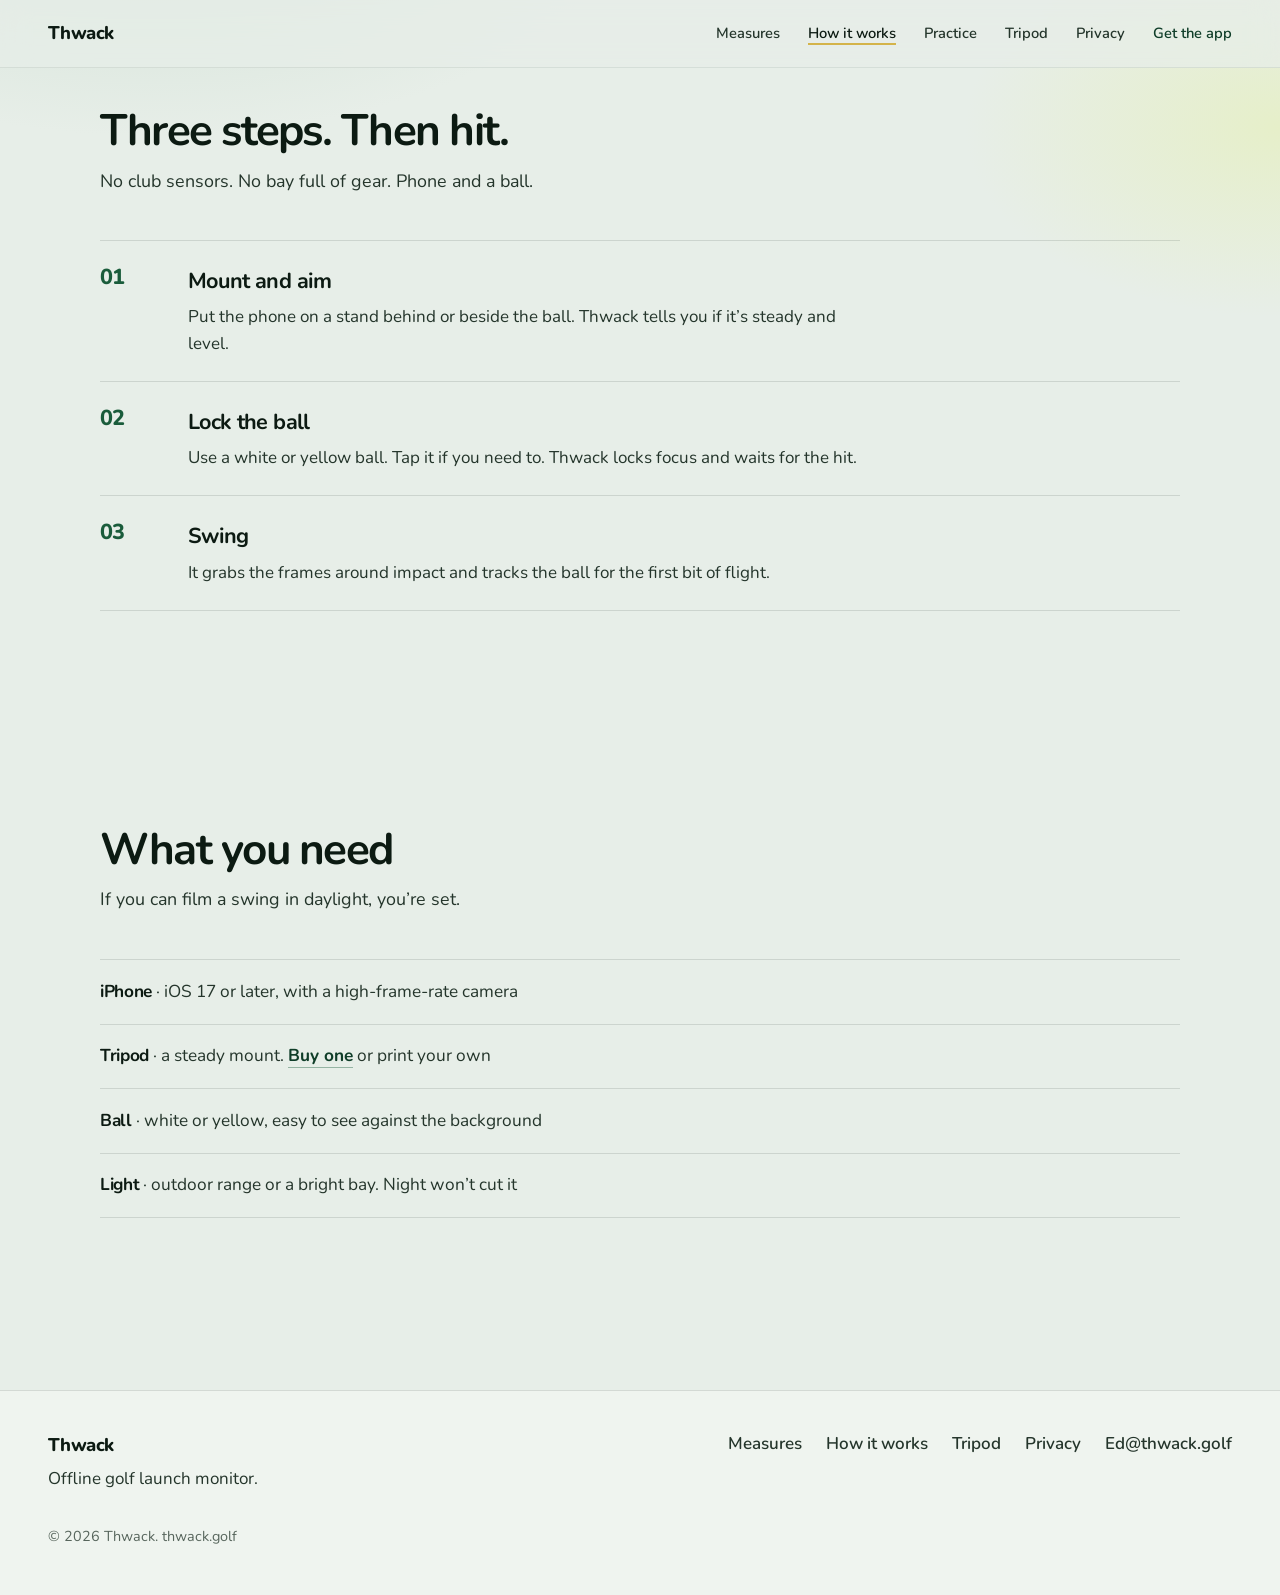
==== commit e1cf8049: "Revert "Merge pull request #2 from ErdTheTurd/cursor/hand-set-site-616c" This reverts commit 890e4cc" ====
--- a/how/index.html
+++ b/how/index.html
@@ -3,119 +3,99 @@
 <head>
   <meta charset="utf-8" />
   <meta name="viewport" content="width=device-width, initial-scale=1" />
-  <title>How a session goes · Thwack</title>
-  <meta name="description" content="Mount the iPhone down the line or face on, lock a white or yellow ball, and swing. Thwack films impact and tracks the first frames of flight." />
-  <meta name="theme-color" content="#080808" />
-  <meta property="og:title" content="How a session goes · Thwack" />
-  <meta property="og:description" content="Mount the iPhone, lock the ball, swing. Thwack films impact and tracks the first frames of flight." />
-  <meta property="og:image" content="https://thwack.golf/assets/icon.png" />
-  <meta property="og:url" content="https://thwack.golf/how/" />
+  <title>How it works | Thwack</title>
+  <meta name="description" content="Mount the phone, lock the ball, swing. Thwack handles the rest." />
+  <meta property="og:title" content="How it works | Thwack" />
+  <meta property="og:description" content="Mount the phone, lock the ball, swing. Thwack handles the rest." />
+  <meta property="og:image" content="https://thwack.golf/assets/hero.jpg" />
   <meta property="og:type" content="website" />
   <link rel="icon" href="../assets/favicon.png" type="image/png" />
   <link rel="apple-touch-icon" href="../assets/icon.png" />
-  <link rel="preload" href="../assets/fonts/anybody-latin.woff2" as="font" type="font/woff2" crossorigin />
-  <link rel="preload" href="../assets/fonts/newsreader-latin.woff2" as="font" type="font/woff2" crossorigin />
+  <link rel="preconnect" href="https://fonts.googleapis.com" />
+  <link rel="preconnect" href="https://fonts.gstatic.com" crossorigin />
+  <link href="https://fonts.googleapis.com/css2?family=Nunito:wght@400;500;600;700;800&display=swap" rel="stylesheet" />
   <link rel="stylesheet" href="../assets/site.css" />
 </head>
 <body>
   <a class="skip" href="#main">Skip to content</a>
 
   <header class="site-header">
-    <div class="wrap header-inner">
-      <a class="brand" href="../" aria-label="Thwack home">
-        <img class="brand-mark" src="../assets/mark.svg" alt="" width="40" height="40" />
-        <span class="brand-name">Thwack</span>
-      </a>
-      <nav class="site-nav" aria-label="Primary">
-        <a href="../measures/">Measures</a>
-        <a href="../how/" aria-current="page">How</a>
-        <a href="../practice/">Practice</a>
-        <a href="../tripod/">Stand</a>
-        <a href="../Privacy/">Privacy</a>
-      </nav>
-      <a class="btn btn-lime" href="https://apps.apple.com/app/id6818693265">App Store</a>
-    </div>
+    <a class="wordmark" href="../" aria-label="Thwack home">Thwack</a>
+    <nav class="site-nav" aria-label="Primary">
+      <a class="" href="../measures/">Measures</a>
+      <a class="is-active" href="../how/">How it works</a>
+      <a class="" href="../practice/">Practice</a>
+      <a class="" href="../tripod/">Tripod</a>
+      <a class="" href="../Privacy/">Privacy</a>
+      <a class="nav-cta" href="https://apps.apple.com/us/app/thwack-golf/id6818693265" data-download>Get the app</a>
+    </nav>
   </header>
-
-  <main id="main" class="doc">
-    <div class="wrap">
-      <p class="kicker">A session</p>
-      <h1 class="page-title">Get out of the shot.</h1>
-      <p class="lede">The phone does the watching. You mount it, show it the ball, and swing.</p>
-
-      <figure class="still">
-        <img src="../assets/ball.jpg" alt="Wedge face behind a white golf ball on short grass, a second ball farther back" width="1600" height="1060" loading="lazy" />
-        <figcaption>White or yellow. Not the same color as the background.</figcaption>
-      </figure>
-
+  <main id="main" class="page">
+    <section class="section how">
+      <div class="section-head">
+        <h2>Three steps. Then hit.</h2>
+        <p>No club sensors. No bay full of gear. Phone and a ball.</p>
+      </div>
       <ol class="steps">
         <li>
+          <span class="step-num">01</span>
           <div>
-            <h2>Mount and aim</h2>
-            <p>Down the line: behind you, pointing at the target, about 10 feet back. Face on: beside the ball, about 8 feet away, looking at you. Any orientation on the tripod. The motion sensors tell you if the phone isn’t still and level.</p>
+            <h3>Mount and aim</h3>
+            <p>Put the phone on a stand behind or beside the ball. Thwack tells you if it’s steady and level.</p>
           </div>
         </li>
         <li>
+          <span class="step-num">02</span>
           <div>
-            <h2>Lock the ball</h2>
-            <p>A white or yellow ball that stands out. Thwack finds it, locks focus and exposure, and arms for impact. Put the ball in the circle. Tap it if the lock grabbed something else. Say whether you play right- or left-handed, and which club is in your hands. Spin, later, is only a typical number for that club.</p>
+            <h3>Lock the ball</h3>
+            <p>Use a white or yellow ball. Tap it if you need to. Thwack locks focus and waits for the hit.</p>
           </div>
         </li>
         <li>
+          <span class="step-num">03</span>
           <div>
-            <h2>Swing</h2>
-            <p>Thwack keeps the frames around impact and follows the ball while it’s still in the picture. That’s the whole measurement. The tracer is the path it saw.</p>
-          </div>
-        </li>
-        <li>
-          <div>
-            <h2>Read the card</h2>
-            <p>Ball speed, launch, direction, an estimated carry, an estimated spin, and the clip. Or <a href="../measures/">Not sure</a>, if the track wasn’t good enough to say.</p>
+            <h3>Swing</h3>
+            <p>It grabs the frames around impact and tracks the ball for the first bit of flight.</p>
           </div>
         </li>
       </ol>
+    </section>
 
-      <h2 class="subhead">What has to be true</h2>
-      <dl class="needs">
-        <div>
-          <dt>iPhone</dt>
-          <dd>iOS 17 or later, with a slow-motion camera.</dd>
-        </div>
-        <div>
-          <dt>A still mount</dt>
-          <dd>A tripod, or <a href="../tripod/">the stand</a>. If it moves, the read moves with it.</dd>
-        </div>
-        <div>
-          <dt>The ball</dt>
-          <dd>White or yellow, easy to separate from the ground and the sky.</dd>
-        </div>
-        <div>
-          <dt>Light</dt>
-          <dd>Daylight, or a bay that’s actually bright. A dark range won’t do.</dd>
-        </div>
-      </dl>
-    </div>
+    <section class="section setup">
+      <div class="section-head">
+        <h2>What you need</h2>
+        <p>If you can film a swing in daylight, you’re set.</p>
+      </div>
+      <ul class="need-list" role="list">
+        <li><strong>iPhone</strong> · iOS 17 or later, with a high-frame-rate camera</li>
+        <li><strong>Tripod</strong> · a steady mount. <a href="../tripod/">Buy one</a> or print your own</li>
+        <li><strong>Ball</strong> · white or yellow, easy to see against the background</li>
+        <li><strong>Light</strong> · outdoor range or a bright bay. Night won’t cut it</li>
+      </ul>
+    </section>
   </main>
 
   <footer class="site-footer">
-    <div class="wrap footer-grid">
-      <div>
-        <p class="footer-name">Thwack</p>
-        <p class="footer-note">A practice tool, not a scientific launch monitor. The read depends on the light, where you put the phone, and whether the ball stands out. Use the numbers to compare shots.</p>
-      </div>
-      <nav class="footer-links" aria-label="Footer">
-        <a href="../measures/">Measures</a>
-        <a href="../how/">How</a>
-        <a href="../practice/">Practice</a>
-        <a href="../tripod/">Stand</a>
-        <a href="../Privacy/">Privacy</a>
-        <a href="https://apps.apple.com/app/id6818693265">App Store</a>
-        <a href="mailto:Ed@thwack.golf">Ed@thwack.golf</a>
-      </nav>
-      <p class="footer-meta">© <span id="y"></span> Edward Dunn · thwack.golf</p>
+    <div class="footer-brand">
+      <span class="wordmark">Thwack</span>
+      <p>Offline golf launch monitor.</p>
     </div>
+    <div class="footer-links">
+      <a href="../measures/">Measures</a>
+      <a href="../how/">How it works</a>
+      <a href="../tripod/">Tripod</a>
+      <a href="../Privacy/">Privacy</a>
+      <a href="mailto:Ed@thwack.golf">Ed@thwack.golf</a>
+    </div>
+    <p class="footer-note">© <span id="y"></span> Thwack. thwack.golf</p>
   </footer>
 
-  <script src="../assets/site.js"></script>
+  <script>
+    document.getElementById("y").textContent = new Date().getFullYear();
+    window.THWACK_APP_STORE_URL = "https://apps.apple.com/us/app/thwack-golf/id6818693265";
+    document.querySelectorAll("[data-download]").forEach((el) => {
+      el.setAttribute("href", window.THWACK_APP_STORE_URL);
+    });
+  </script>
 </body>
 </html>
--- a/assets/site.css
+++ b/assets/site.css
@@ -1,640 +1,630 @@
-/* Thwack
-   Near-black ground, the app's lime, the club-and-tracer mark.
-   Type: Anybody (the word and the headlines), Newsreader (the sentences),
-   Azeret Mono (the labels). */
-
-@font-face {
-  font-family: "Anybody";
-  font-style: normal;
-  font-weight: 500 760;
-  font-stretch: 80% 130%;
-  font-display: swap;
-  src: url("fonts/anybody-latin.woff2") format("woff2");
-  unicode-range: U+0000-00FF, U+0131, U+0152-0153, U+02BB-02BC, U+02C6, U+02DA, U+02DC, U+0304, U+0308, U+0329, U+2000-206F, U+20AC, U+2122, U+2191, U+2193, U+2212, U+2215, U+FEFF, U+FFFD;
-}
-
-@font-face {
-  font-family: "Newsreader";
-  font-style: normal;
-  font-weight: 480;
-  font-display: swap;
-  src: url("fonts/newsreader-latin.woff2") format("woff2");
-  unicode-range: U+0000-00FF, U+0131, U+0152-0153, U+02BB-02BC, U+02C6, U+02DA, U+02DC, U+0304, U+0308, U+0329, U+2000-206F, U+20AC, U+2122, U+2191, U+2193, U+2212, U+2215, U+FEFF, U+FFFD;
-}
-
-@font-face {
-  font-family: "Azeret Mono";
-  font-style: normal;
-  font-weight: 500;
-  font-display: swap;
-  src: url("fonts/azeret-mono-latin.woff2") format("woff2");
-  unicode-range: U+0000-00FF, U+0131, U+0152-0153, U+02BB-02BC, U+02C6, U+02DA, U+02DC, U+0304, U+0308, U+0329, U+2000-206F, U+20AC, U+2122, U+2191, U+2193, U+2212, U+2215, U+FEFF, U+FFFD;
-}
+/* Thwack marketing site
+   Direction: deep fairway ink + warm tracer gold on cool mist greens.
+   Type: SF Rounded (app) → Nunito on the web. */
 
 :root {
-  --bg: #080808;
-  --ink: #f4f4f1;
-  --ink-soft: #d4d4cc;
-  --muted: #b9b9b1;
-  --lime: #a0ff5f;
-  --lime-ink: #10140c;
-  --line: #2c2c2c;
-  --line-strong: #8d8d86;
-  --danger: #ffb4a8;
-  --gutter: clamp(1.15rem, 4vw, 2.5rem);
-  --measure: 38rem;
-  --display: "Anybody", "Arial Narrow", Impact, sans-serif;
-  --serif: "Newsreader", "Iowan Old Style", Palatino, Georgia, serif;
-  --mono: "Azeret Mono", ui-monospace, "Cascadia Mono", monospace;
+  --ink: #0c1a12;
+  --ink-soft: #24352b;
+  --mist: #e7eee8;
+  --mist-deep: #d5e0d7;
+  --panel: #f3f7f3;
+  --fairway: #1a5c3b;
+  --fairway-deep: #0f3d28;
+  --tracer: #d4b44a;
+  --tracer-hot: #f0d56a;
+  --white: #f8faf7;
+  --line: color-mix(in srgb, var(--ink) 12%, transparent);
+  --header-h: 4.25rem;
+  --ease: cubic-bezier(0.22, 1, 0.36, 1);
+  --font: ui-rounded, "SF Pro Rounded", "Nunito", "Avenir Next Rounded", system-ui, sans-serif;
+  --font-brand: var(--font);
+  --font-body: var(--font);
 }
 
 *,
 *::before,
 *::after { box-sizing: border-box; }
 
-html { color-scheme: dark; }
+/* Inner pages sit under the fixed header */
+.page {
+  padding: calc(var(--header-h) + 2.5rem) 0 4rem;
+}
+
+.page > .section:first-child {
+  padding-top: 0;
+}
+
+.site-nav a.is-active {
+  color: var(--ink);
+  box-shadow: inset 0 -2px 0 var(--tracer);
+}
+
+.page-hero-mini {
+  width: min(1080px, calc(100% - 2.5rem));
+  margin: 0 auto 1rem;
+}
+
+.page-hero-mini .brand-sm {
+  margin-bottom: 0.35rem;
+}
+
+html {
+  color-scheme: light;
+  scroll-behavior: auto;
+}
+
 
 body {
   margin: 0;
-  background: var(--bg);
   color: var(--ink);
-  font-family: var(--serif);
-  font-weight: 480;
-  font-size: 1.125rem;
+  background:
+    radial-gradient(900px 480px at 12% -8%, #cfe0d4 0%, transparent 55%),
+    radial-gradient(700px 420px at 100% 8%, #e6efc9 0%, transparent 45%),
+    var(--mist);
+  font-family: var(--font-body);
+  font-optical-sizing: auto;
+  font-size: 1.0625rem;
   line-height: 1.55;
-  text-rendering: optimizeLegibility;
   -webkit-font-smoothing: antialiased;
 }
 
-img { max-width: 100%; height: auto; }
-
-p { margin: 0 0 1rem; }
-p:last-child { margin-bottom: 0; }
-
-h1, h2, h3 {
-  font-family: var(--display);
-  font-weight: 650;
-  font-stretch: 88%;
-  letter-spacing: -0.034em;
-  line-height: 0.96;
-  text-wrap: balance;
-}
-
-a { color: inherit; }
-
-:focus { outline: none; }
-:focus-visible {
-  outline: 2px solid var(--lime);
-  outline-offset: 3px;
-}
-
-::selection {
-  background: var(--lime);
-  color: var(--lime-ink);
-}
+img {
+  display: block;
+  max-width: 100%;
+  height: auto;
+}
+
+a { color: var(--fairway-deep); }
 
 .skip {
   position: absolute;
-  left: var(--gutter);
-  top: 0.6rem;
-  transform: translateY(-140%);
-  background: var(--lime);
-  color: var(--lime-ink);
-  font-family: var(--display);
-  font-weight: 650;
-  font-stretch: 100%;
-  text-decoration: none;
-  padding: 0.55rem 0.8rem;
-  z-index: 50;
-}
-.skip:focus { transform: none; }
-
-.wrap {
-  width: min(72rem, calc(100% - 2 * var(--gutter)));
-  margin-inline: auto;
-}
-
-.kicker {
-  margin: 0 0 0.85rem;
-  font-family: var(--mono);
-  font-weight: 500;
-  font-size: 0.75rem;
-  letter-spacing: 0.08em;
-  text-transform: uppercase;
-  color: var(--muted);
-}
-
-.lede {
-  font-size: clamp(1.2rem, 2.1vw, 1.45rem);
-  line-height: 1.45;
-  max-width: 36rem;
-  color: var(--ink);
-}
-
-/* Header */
-
+  left: -999px;
+  top: 0;
+  background: var(--ink);
+  color: var(--white);
+  padding: 0.75rem 1rem;
+  z-index: 100;
+}
+.skip:focus { left: 1rem; top: 1rem; }
+
+/* -- Header -- */
 .site-header {
-  position: sticky;
-  top: 0;
-  z-index: 30;
-  background: var(--bg);
-  border-bottom: 1px solid var(--line);
-}
-
-.header-inner {
-  display: grid;
-  grid-template-columns: 1fr auto;
-  grid-template-areas:
-    "brand cta"
-    "nav nav";
-  align-items: center;
-  gap: 0.35rem 1rem;
-  padding-block: 0.75rem 0.55rem;
-}
-
-.brand {
-  grid-area: brand;
+  position: fixed;
+  inset: 0 0 auto;
+  z-index: 40;
+  height: var(--header-h);
   display: flex;
   align-items: center;
-  gap: 0.6rem;
+  justify-content: space-between;
+  padding: 0 clamp(1.25rem, 4vw, 3rem);
+  background: color-mix(in srgb, var(--mist) 78%, transparent);
+  backdrop-filter: blur(14px) saturate(1.2);
+  border-bottom: 1px solid color-mix(in srgb, var(--ink) 8%, transparent);
+}
+
+.wordmark {
+  font-family: var(--font-brand);
+  font-weight: 800;
+  font-size: 1.15rem;
+  letter-spacing: -0.03em;
   text-decoration: none;
-  min-width: 0;
-}
-
-.brand-mark { width: 2.35rem; height: 2.35rem; flex: none; }
-
-.brand-name {
-  font-family: var(--display);
-  font-weight: 720;
-  font-stretch: 118%;
+  color: var(--ink);
+}
+
+.site-nav {
+  display: flex;
+  align-items: center;
+  gap: clamp(1rem, 3vw, 1.75rem);
+}
+
+.site-nav a {
+  font-family: var(--font-brand);
+  font-weight: 600;
+  font-size: 0.92rem;
+  text-decoration: none;
+  color: var(--ink-soft);
+}
+
+.site-nav a:hover { color: var(--ink); }
+
+.nav-cta {
+  color: var(--fairway-deep) !important;
+}
+
+@media (max-width: 720px) {
+  .site-header {
+    height: auto;
+    min-height: var(--header-h);
+    flex-wrap: wrap;
+    gap: 0.55rem 1rem;
+    padding-top: 0.85rem;
+    padding-bottom: 0.85rem;
+  }
+  .site-nav {
+    width: 100%;
+    flex-wrap: wrap;
+    gap: 0.65rem 1rem;
+  }
+  .site-nav a {
+    font-size: 0.85rem;
+  }
+}
+
+/* -- Hero -- */
+.hero {
+  position: relative;
+  min-height: 100svh;
+  display: grid;
+  align-items: end;
+  overflow: hidden;
+  color: var(--white);
+}
+
+.hero-media {
+  position: absolute;
+  inset: 0;
+}
+
+.hero-media img {
+  width: 100%;
+  height: 100%;
+  object-fit: cover;
+  object-position: 55% 40%;
+  transform: scale(1.06);
+  animation: heroDrift 28s var(--ease) infinite alternate;
+}
+
+@keyframes heroDrift {
+  from { transform: scale(1.06) translate3d(0, 0, 0); }
+  to { transform: scale(1.12) translate3d(-1.5%, 1%, 0); }
+}
+
+.hero-veil {
+  position: absolute;
+  inset: 0;
+  background:
+    linear-gradient(180deg, rgba(8, 18, 12, 0.35) 0%, rgba(8, 18, 12, 0.18) 35%, rgba(8, 18, 12, 0.72) 100%),
+    linear-gradient(90deg, rgba(8, 18, 12, 0.55) 0%, transparent 55%);
+}
+
+.hero-copy {
+  position: relative;
+  z-index: 1;
+  width: min(720px, calc(100% - 2.5rem));
+  margin: 0 auto var(--header-h);
+  padding: 0 0 clamp(2.5rem, 8vh, 4.5rem);
+  animation: rise 1s var(--ease) both;
+}
+
+@keyframes rise {
+  from { opacity: 0; transform: translateY(18px); }
+  to { opacity: 1; transform: none; }
+}
+
+.brand {
+  font-family: var(--font-brand);
+  font-weight: 800;
+  font-size: clamp(3.4rem, 12vw, 7.5rem);
+  letter-spacing: -0.05em;
+  line-height: 0.9;
+  margin: 0 0 1rem;
+  color: inherit;
+}
+
+.brand-sm {
+  font-size: clamp(1.5rem, 4vw, 2rem);
   letter-spacing: -0.04em;
-  text-transform: uppercase;
-  font-size: 1.2rem;
-  line-height: 1;
-}
-
-.site-nav {
-  grid-area: nav;
+  color: var(--fairway);
+  margin-bottom: 0.75rem;
+}
+
+.hero h1 {
+  font-family: var(--font-brand);
+  font-weight: 700;
+  font-size: clamp(1.65rem, 4.2vw, 2.55rem);
+  letter-spacing: -0.035em;
+  line-height: 1.12;
+  margin: 0 0 0.85rem;
+  max-width: 14ch;
+}
+
+.lede {
+  margin: 0 0 1.75rem;
+  font-size: clamp(1.05rem, 2.2vw, 1.25rem);
+  font-weight: 400;
+  max-width: 34ch;
+  color: color-mix(in srgb, var(--white) 86%, transparent);
+}
+
+.hero .lede { color: color-mix(in srgb, #f4f7f2 88%, transparent); }
+
+.cta-row {
   display: flex;
   flex-wrap: wrap;
-  gap: 0.15rem 1.05rem;
-  padding-bottom: 0.35rem;
-}
-
-.site-nav a {
-  font-family: var(--mono);
-  font-weight: 500;
-  font-size: 0.75rem;
-  letter-spacing: 0.06em;
-  text-transform: uppercase;
+  gap: 0.85rem 1rem;
+  align-items: center;
+}
+
+.btn {
+  font-family: var(--font-brand);
+  font-weight: 700;
+  font-size: 1rem;
+  letter-spacing: -0.02em;
   text-decoration: none;
-  color: var(--ink-soft);
-  padding: 0.7rem 0;
-}
-
-.site-nav a:hover { color: var(--ink); }
-
-.site-nav a[aria-current="page"] {
-  color: var(--ink);
-  box-shadow: inset 0 -2px 0 var(--lime);
-}
-
-.header-inner .btn { grid-area: cta; justify-self: end; }
-
-@media (max-width: 400px) {
-  .brand-name { font-size: 1.02rem; font-stretch: 108%; }
-  .brand-mark { width: 2rem; height: 2rem; }
-  .site-nav { gap: 0.1rem 0.7rem; }
-  .site-nav a { letter-spacing: 0.03em; font-size: 0.68rem; }
-}
-
-@media (min-width: 920px) {
-  .header-inner {
-    grid-template-columns: auto 1fr auto;
-    grid-template-areas: "brand nav cta";
-    padding-block: 0.7rem;
-  }
-  .site-nav {
-    justify-self: end;
-    padding-bottom: 0;
-    gap: 0.15rem 1.25rem;
-  }
-  .site-nav a { padding: 0.45rem 0; }
-}
-
-/* Buttons and text links */
-
-.btn {
   display: inline-flex;
   align-items: center;
   justify-content: center;
-  min-height: 2.85rem;
-  padding: 0 1rem;
+  min-height: 3.15rem;
+  padding: 0 1.35rem;
+  border-radius: 4px;
   border: 1px solid transparent;
+  transition: transform 160ms var(--ease), background 160ms ease, color 160ms ease, border-color 160ms ease;
+}
+
+.btn:hover { transform: translateY(-1px); }
+.btn:active { transform: none; }
+
+.btn-primary {
+  background: var(--tracer);
+  color: var(--ink);
+}
+
+.btn-primary:hover { background: var(--tracer-hot); }
+
+.btn-ghost {
   background: transparent;
-  color: var(--ink);
-  font-family: var(--display);
-  font-weight: 680;
-  font-stretch: 100%;
-  font-size: 1rem;
-  letter-spacing: -0.02em;
-  line-height: 1;
-  text-decoration: none;
-  cursor: pointer;
-}
-
-.btn-lime {
-  background: var(--lime);
-  color: var(--lime-ink);
-}
-
-.btn-lime:hover { background: #c6ff90; }
-
-.btn-line { border-color: var(--line-strong); }
-
-.btn-line:hover {
-  border-color: var(--lime);
-  color: var(--lime);
-}
-
-.btn:disabled { opacity: 0.65; cursor: progress; }
-
-.text-link {
-  font-family: var(--display);
-  font-weight: 640;
-  font-stretch: 100%;
-  letter-spacing: -0.02em;
-  text-underline-offset: 0.18em;
-  text-decoration-color: var(--lime);
-}
-
-.cta-row {
-  display: flex;
-  flex-wrap: wrap;
-  align-items: center;
-  gap: 1rem 1.35rem;
-  margin-top: 1.6rem;
-}
-
-/* Hero */
-
-.hero {
+  color: inherit;
+  border-color: color-mix(in srgb, currentColor 45%, transparent);
+}
+
+.hero .btn-ghost { color: var(--white); }
+
+.btn-ghost:hover {
+  border-color: currentColor;
+  background: color-mix(in srgb, currentColor 8%, transparent);
+}
+
+/* -- Sections -- */
+.section {
+  width: min(1080px, calc(100% - 2.5rem));
+  margin: 0 auto;
+  padding: clamp(4.5rem, 12vh, 7.5rem) 0;
+}
+
+.section-head {
+  max-width: 36rem;
+  margin-bottom: clamp(2rem, 5vh, 3.25rem);
+}
+
+.section-head h2,
+.split-copy h2,
+.download h2,
+.signup h2 {
+  font-family: var(--font-brand);
+  font-weight: 700;
+  font-size: clamp(1.85rem, 4vw, 2.75rem);
+  letter-spacing: -0.04em;
+  line-height: 1.08;
+  margin: 0 0 0.75rem;
+}
+
+.section-head p,
+.split-copy p {
+  margin: 0;
+  color: var(--ink-soft);
+  font-size: 1.12rem;
+}
+
+/* Metrics - not cards: one horizontal composition */
+.measures {
+  position: relative;
+}
+
+.metric-rail {
+  list-style: none;
+  margin: 0;
+  padding: 0;
   display: grid;
-  grid-template-columns: minmax(0, 1fr) auto;
-  gap: clamp(1.75rem, 4vw, 4.5rem);
-  align-items: end;
-  padding: clamp(2rem, 5vw, 3.75rem) 0 clamp(3.25rem, 7vw, 5.5rem);
-}
-
-.hero h1 {
-  margin: 0 0 1.1rem;
-  font-size: clamp(3.15rem, 7.6vw, 6.15rem);
-  font-stretch: 80%;
-  font-weight: 680;
-  letter-spacing: -0.045em;
-  max-width: 8.2ch;
-}
-
-.hero .aside {
-  margin-top: 1rem;
-  max-width: 32rem;
-  color: var(--ink-soft);
-}
-
-.shot-slot {
-  margin: 0;
-  width: min(15.5rem, 34vw);
-}
-
-.shot-slot-frame {
-  position: relative;
-  aspect-ratio: 9 / 16.4;
-  border: 1px solid #3a3a3a;
-  padding: 1.15rem 1.05rem;
-  display: flex;
-  flex-direction: column;
-  justify-content: center;
-  gap: 0.55rem;
-}
-
-.shot-slot-frame::before,
-.shot-slot-frame::after {
-  content: "";
-  position: absolute;
-  width: 0.85rem;
-  height: 0.85rem;
-  border: 1.5px solid var(--lime);
-}
-
-.shot-slot-frame::before {
-  top: -1px;
-  left: -1px;
-  border-right: 0;
-  border-bottom: 0;
-}
-
-.shot-slot-frame::after {
-  right: -1px;
-  bottom: -1px;
-  border-left: 0;
-  border-top: 0;
-}
-
-.shot-slot-kicker,
-.shot-slot-file {
-  margin: 0;
-  font-family: var(--mono);
-  font-size: 0.68rem;
-  letter-spacing: 0.06em;
-  text-transform: uppercase;
-  color: var(--lime);
-}
-
-.shot-slot-note {
-  margin: 0;
-  font-size: 0.98rem;
-  line-height: 1.35;
-}
-
-.shot-slot-file {
-  color: var(--muted);
-  text-transform: none;
-  letter-spacing: 0;
-}
-
-.shot-slot figcaption {
-  margin-top: 0.55rem;
-  font-family: var(--mono);
-  font-size: 0.82rem;
-  letter-spacing: 0.02em;
-  color: var(--muted);
-}
-
-@media (max-width: 760px) {
-  .hero { grid-template-columns: 1fr; align-items: start; }
-  .hero h1 { max-width: none; }
-  .shot-slot { width: min(22rem, 100%); }
-  .shot-slot-frame { aspect-ratio: auto; }
-}
-
-/* Sections */
-
-.block { padding: clamp(3.25rem, 7vw, 5.75rem) 0; }
-
-.block h2 {
-  margin: 0 0 0.9rem;
-  font-size: clamp(2.15rem, 4.6vw, 3.35rem);
-  max-width: 16ch;
-}
-
-.copy { max-width: var(--measure); }
-.copy p + p { margin-top: 0; }
-.copy a { text-decoration-color: var(--lime); text-underline-offset: 0.16em; }
-
-.shift { margin-left: clamp(0rem, 6vw, 4.5rem); }
-
-@media (max-width: 700px) {
-  .shift { margin-left: 0; }
-}
-
-/* The card */
-
-.ledger {
-  list-style: none;
-  margin: 1.75rem 0 0;
-  padding: 0;
-  border-top: 1px solid var(--line);
-}
-
-.ledger li {
-  display: grid;
-  grid-template-columns: minmax(8.5rem, 13rem) minmax(0, 1fr);
-  gap: 0.4rem 1.75rem;
-  padding: 1.05rem 0;
-  border-bottom: 1px solid var(--line);
-}
-
-.ledger-name {
-  font-family: var(--display);
-  font-weight: 650;
-  font-stretch: 96%;
-  letter-spacing: -0.03em;
-  font-size: 1.25rem;
-  line-height: 1.15;
-}
-
-.ledger p { margin: 0; color: var(--ink-soft); max-width: 40rem; }
-
-@media (max-width: 640px) {
-  .ledger li { grid-template-columns: 1fr; gap: 0.2rem; padding: 0.95rem 0; }
-}
-
-/* Not sure */
-
-.verdict {
-  padding: clamp(4.5rem, 12vw, 8.5rem) 0;
+  grid-template-columns: repeat(5, minmax(0, 1fr));
+  gap: 0;
   border-top: 1px solid var(--line);
   border-bottom: 1px solid var(--line);
 }
 
-.verdict-grid {
-  display: grid;
-  grid-template-columns: minmax(0, 1fr) minmax(16rem, 26rem);
-  gap: 1.25rem 3rem;
-  align-items: end;
-}
-
-.verdict .kicker { grid-column: 1 / -1; margin-bottom: 0.2rem; }
-
-.verdict h2 {
-  margin: 0;
-  max-width: none;
-  color: var(--lime);
-  font-size: clamp(4.6rem, 13vw, 8.75rem);
-  font-stretch: 80%;
-  font-weight: 720;
-  letter-spacing: -0.05em;
-  line-height: 0.78;
-}
-
-.verdict-copy {
-  margin: 0;
-  font-size: 1.2rem;
-  line-height: 1.45;
-  max-width: 28rem;
-}
-
-@media (max-width: 980px) {
-  .verdict-grid { grid-template-columns: 1fr; align-items: start; }
-}
-
-/* Steps, needs, courses, offers */
-
-.subhead {
-  margin: 2.75rem 0 0.4rem;
-  font-size: clamp(1.7rem, 3vw, 2.2rem);
-}
-
+.metric-rail li {
+  padding: 1.35rem 1rem 1.35rem 0;
+  border-right: 1px solid var(--line);
+}
+
+.metric-rail li:last-child {
+  border-right: 0;
+  padding-right: 0;
+}
+
+.metric-name {
+  display: block;
+  font-family: var(--font-brand);
+  font-weight: 700;
+  font-size: 1.15rem;
+  letter-spacing: -0.03em;
+  margin-bottom: 0.25rem;
+}
+
+.metric-hint {
+  color: var(--ink-soft);
+  font-size: 0.92rem;
+}
+
+.tracer-line {
+  display: block;
+  width: 100%;
+  height: 64px;
+  margin-top: 1.75rem;
+  color: var(--tracer);
+}
+
+.tracer-line path {
+  stroke-dasharray: 1;
+  stroke-dashoffset: 1;
+  animation: drawTracer 1.8s var(--ease) 0.2s forwards;
+}
+
+@keyframes drawTracer {
+  to { stroke-dashoffset: 0; }
+}
+
+@media (max-width: 860px) {
+  .metric-rail {
+    grid-template-columns: 1fr 1fr;
+  }
+  .metric-rail li {
+    border-right: 0;
+    border-bottom: 1px solid var(--line);
+    padding: 1.1rem 0;
+  }
+  .metric-rail li:nth-child(odd) {
+    padding-right: 1rem;
+  }
+}
+
+/* How it works */
 .steps {
   list-style: none;
-  margin: 1.5rem 0 0;
+  margin: 0;
   padding: 0;
-  counter-reset: step;
-  max-width: 44rem;
+  display: grid;
+  gap: 0;
 }
 
 .steps li {
-  counter-increment: step;
   display: grid;
-  grid-template-columns: 2.75rem minmax(0, 1fr);
-  gap: 0.35rem 0.85rem;
-  padding: 1.25rem 0 1.35rem;
+  grid-template-columns: 4.5rem 1fr;
+  gap: 1rem;
+  padding: 1.5rem 0;
   border-top: 1px solid var(--line);
 }
 
 .steps li:last-child { border-bottom: 1px solid var(--line); }
 
-.steps li::before {
-  content: counter(step);
-  font-family: var(--display);
-  font-weight: 700;
-  font-stretch: 90%;
-  font-size: 1.7rem;
-  line-height: 1;
-  color: var(--lime);
-  padding-top: 0.15rem;
-}
-
-.steps h2 {
+.step-num {
+  font-family: var(--font-brand);
+  font-weight: 800;
+  font-size: 1.35rem;
+  letter-spacing: -0.04em;
+  color: var(--fairway);
+  line-height: 1.2;
+}
+
+.steps h3 {
+  font-family: var(--font-brand);
+  font-weight: 700;
+  font-size: 1.35rem;
+  letter-spacing: -0.03em;
   margin: 0 0 0.35rem;
-  font-size: 1.55rem;
-  max-width: none;
-}
-
-.steps p { margin: 0; color: var(--ink-soft); }
-
-.needs, .courses { margin: 1rem 0 0; max-width: 44rem; }
-.needs div, .courses div {
+}
+
+.steps p {
+  margin: 0;
+  color: var(--ink-soft);
+  max-width: 42rem;
+}
+
+/* Privacy split */
+.split {
   display: grid;
-  grid-template-columns: 9.5rem minmax(0, 1fr);
-  gap: 0.75rem 1.25rem;
-  padding: 0.9rem 0;
+  grid-template-columns: 1.05fr 0.95fr;
+  gap: clamp(1.75rem, 5vw, 3.5rem);
+  align-items: center;
+  width: min(1120px, calc(100% - 2.5rem));
+}
+
+.split-copy h2 { max-width: 10ch; }
+
+.split-copy p + p { margin-top: 1rem; }
+
+.text-link {
+  font-family: var(--font-brand);
+  font-weight: 700;
+  text-decoration: none;
+  border-bottom: 1px solid color-mix(in srgb, var(--fairway) 45%, transparent);
+  padding-bottom: 0.1rem;
+}
+
+.text-link:hover { border-bottom-color: var(--fairway); }
+
+.split-media {
+  margin: 0;
+  overflow: hidden;
+  border-radius: 2px;
+  min-height: 280px;
+}
+
+.split-media img {
+  width: 100%;
+  height: 100%;
+  min-height: 320px;
+  object-fit: cover;
+  filter: saturate(0.92) contrast(1.04);
+}
+
+@media (max-width: 800px) {
+  .split { grid-template-columns: 1fr; }
+  .split-media { order: -1; }
+}
+
+/* Practice - editorial rows, not cards */
+.practice-grid {
+  display: grid;
+  grid-template-columns: 1fr 1fr;
+  gap: 0 3rem;
+}
+
+.practice-grid article {
+  padding: 1.5rem 0;
   border-top: 1px solid var(--line);
 }
-.needs div:last-child, .courses div:last-child { border-bottom: 1px solid var(--line); }
-.needs dt, .courses dt {
-  font-family: var(--display);
-  font-weight: 650;
-  font-stretch: 100%;
+
+.practice-grid h3 {
+  font-family: var(--font-brand);
+  font-weight: 700;
+  font-size: 1.2rem;
   letter-spacing: -0.03em;
-  font-size: 1.15rem;
-}
-.needs dd, .courses dd { margin: 0; color: var(--ink-soft); }
-.courses .meta {
-  display: block;
-  margin-top: 0.25rem;
-  font-family: var(--mono);
-  font-size: 0.75rem;
-  letter-spacing: 0.03em;
-  color: var(--muted);
-}
-
-@media (max-width: 640px) {
-  .needs div, .courses div { grid-template-columns: 1fr; gap: 0.2rem; }
-}
-
-.offers { margin-top: 2rem; max-width: 44rem; }
-.offers article {
+  margin: 0 0 0.4rem;
+}
+
+.practice-grid p {
+  margin: 0;
+  color: var(--ink-soft);
+}
+
+@media (max-width: 700px) {
+  .practice-grid { grid-template-columns: 1fr; gap: 0; }
+}
+
+/* Setup needs */
+.need-list {
+  list-style: none;
+  margin: 0;
+  padding: 0;
+}
+
+.need-list li {
+  padding: 1.15rem 0;
+  border-top: 1px solid var(--line);
+  color: var(--ink-soft);
+  font-size: 1.08rem;
+}
+
+.need-list li:last-child { border-bottom: 1px solid var(--line); }
+
+.need-list strong {
+  font-family: var(--font-brand);
+  font-weight: 700;
+  color: var(--ink);
+  letter-spacing: -0.02em;
+}
+
+.need-list a {
+  font-weight: 700;
+  text-decoration: none;
+  border-bottom: 1px solid color-mix(in srgb, var(--fairway) 40%, transparent);
+}
+
+/* Tripod buy / print */
+.tripod-actions {
   display: grid;
-  grid-template-columns: 5.5rem minmax(0, 1fr);
-  column-gap: 1.25rem;
-  row-gap: 0.35rem;
-  align-items: start;
-  padding: 1.4rem 0 1.5rem;
+  grid-template-columns: 1fr 1fr;
+  gap: 0 3rem;
+}
+
+.tripod-actions > div {
+  padding: 1.5rem 0;
   border-top: 1px solid var(--line);
-}
-.offers article:last-child { border-bottom: 1px solid var(--line); }
-.offer-price {
-  margin: 0;
-  grid-row: 1 / span 3;
-  font-family: var(--display);
-  font-weight: 720;
-  font-stretch: 90%;
-  font-size: 2.8rem;
-  letter-spacing: -0.04em;
-  line-height: 0.9;
-  color: var(--lime);
-}
-.offer-price.is-quiet {
-  font-size: 2rem;
-  color: var(--ink-soft);
-  padding-top: 0.25rem;
-}
-.offers h2 {
-  margin: 0;
-  font-size: 1.45rem;
-  max-width: none;
-}
-.offers p { margin: 0; color: var(--ink-soft); max-width: 32rem; }
-.offers .btn { margin-top: 0.55rem; justify-self: start; }
-
-@media (max-width: 560px) {
-  .offers article { grid-template-columns: 1fr; }
-  .offer-price { grid-row: auto; }
-}
-
-/* Photograph */
-
-.still { margin: 1.75rem 0 2rem; max-width: 46rem; }
-.still img { width: 100%; height: auto; }
-.still figcaption {
-  margin-top: 0.55rem;
-  max-width: 32rem;
-  font-family: var(--mono);
-  font-size: 0.75rem;
-  letter-spacing: 0.02em;
-  color: var(--muted);
-}
-
-/* Signup */
-
-.signup { border-top: 1px solid var(--line); }
-
-.signup-form { max-width: 32rem; margin-top: 1.25rem; }
+  border-bottom: 1px solid var(--line);
+}
+
+.tripod-actions h3 {
+  font-family: var(--font-brand);
+  font-weight: 700;
+  font-size: 1.25rem;
+  letter-spacing: -0.03em;
+  margin: 0 0 0.45rem;
+}
+
+.tripod-actions p {
+  margin: 0 0 1.25rem;
+  color: var(--ink-soft);
+  max-width: 28rem;
+}
+
+.tripod-actions .btn-ghost {
+  color: var(--ink);
+}
+
+@media (max-width: 700px) {
+  .tripod-actions { grid-template-columns: 1fr; gap: 0; }
+  .tripod-actions > div:first-child { border-bottom: 0; }
+}
+
+/* Update signup */
+.signup {
+  text-align: center;
+}
+
+.signup h2 {
+  margin-left: auto;
+  margin-right: auto;
+  max-width: 14em;
+}
+
+.signup .lede {
+  margin-left: auto;
+  margin-right: auto;
+  max-width: 38rem;
+  color: var(--ink-soft);
+}
+
+.signup-form {
+  width: min(34rem, 100%);
+  margin: 0 auto;
+  text-align: left;
+}
 
 .signup-label {
   display: block;
-  margin-bottom: 0.4rem;
-  font-family: var(--mono);
-  font-size: 0.75rem;
-  letter-spacing: 0.06em;
-  text-transform: uppercase;
-  color: var(--muted);
+  margin-bottom: 0.45rem;
+  font-family: var(--font-brand);
+  font-weight: 700;
+  font-size: 0.92rem;
+  letter-spacing: -0.02em;
 }
 
 .signup-row {
   display: flex;
   flex-wrap: wrap;
-  gap: 0.65rem;
+  gap: 0.75rem;
+  align-items: stretch;
 }
 
 .signup-row input[type="email"] {
+  font: inherit;
+  color: var(--ink);
+  background: var(--white);
+  border: 1px solid color-mix(in srgb, var(--ink) 22%, transparent);
+  border-radius: 4px;
+  min-height: 3.15rem;
+  padding: 0 1rem;
   flex: 1 1 14rem;
   min-width: 0;
-  min-height: 2.85rem;
-  padding: 0 0.8rem;
-  border: 1px solid var(--line-strong);
-  background: #101010;
-  color: var(--ink);
-  font-family: var(--serif);
-  font-size: 1.05rem;
-  font-weight: 480;
 }
 
 .signup-row input[type="email"]:focus-visible {
-  outline: 2px solid var(--lime);
+  outline: 2px solid var(--fairway);
   outline-offset: 2px;
-  border-color: var(--lime);
+}
+
+.signup-row .btn {
+  flex: 0 0 auto;
 }
 
 .signup-gotcha {
@@ -652,141 +642,110 @@
 
 .signup .fine {
   margin: 0.85rem 0 0;
-  font-size: 0.95rem;
-  color: var(--ink-soft);
-}
-
-.signup .fine a { text-decoration-color: var(--lime); text-underline-offset: 0.16em; }
+  text-align: left;
+}
+
+.signup .fine a {
+  font-weight: 700;
+  text-decoration: none;
+  border-bottom: 1px solid color-mix(in srgb, var(--fairway) 45%, transparent);
+}
+
+.signup .fine a:hover {
+  border-bottom-color: var(--fairway);
+}
 
 .signup-status {
   min-height: 1.4em;
   margin: 0.75rem 0 0;
-  font-family: var(--display);
-  font-weight: 640;
-  font-stretch: 100%;
+  font-family: var(--font-brand);
+  font-weight: 700;
   letter-spacing: -0.02em;
 }
 
-.signup-status.is-ok { color: var(--lime); }
-.signup-status.is-error { color: var(--danger); }
-
-@media (max-width: 520px) {
+.signup-status.is-ok { color: var(--fairway-deep); }
+.signup-status.is-error { color: #8a2e22; }
+
+.signup-form button:disabled {
+  opacity: 0.7;
+  transform: none;
+}
+
+@media (max-width: 560px) {
   .signup-row .btn { width: 100%; }
 }
 
+/* Download */
+.download {
+  text-align: center;
+  padding-top: clamp(5rem, 14vh, 8rem);
+  padding-bottom: clamp(5rem, 14vh, 8rem);
+}
+
+.download .lede {
+  margin-left: auto;
+  margin-right: auto;
+  color: var(--ink-soft);
+}
+
+.download .cta-row {
+  justify-content: center;
+}
+
+.download .btn-ghost {
+  color: var(--ink);
+}
+
+.fine {
+  margin: 1.5rem auto 0;
+  max-width: 36rem;
+  font-size: 0.85rem;
+  color: color-mix(in srgb, var(--ink-soft) 80%, transparent);
+}
+
 /* Footer */
-
 .site-footer {
   border-top: 1px solid var(--line);
-  padding: 2.25rem 0 2.75rem;
-}
-
-.footer-grid {
+  padding: 2.5rem clamp(1.25rem, 4vw, 3rem) 3rem;
   display: grid;
-  grid-template-columns: minmax(0, 1.4fr) minmax(12rem, 0.8fr);
-  gap: 1.5rem 2.5rem;
-}
-
-.footer-name {
-  margin: 0 0 0.55rem;
-  font-family: var(--display);
-  font-weight: 720;
-  font-stretch: 112%;
-  letter-spacing: -0.04em;
-  text-transform: uppercase;
-  font-size: 1.35rem;
-}
-
-.footer-note {
-  margin: 0;
-  max-width: 36rem;
-  color: var(--ink-soft);
-  font-size: 1.02rem;
+  grid-template-columns: 1.2fr 1fr;
+  gap: 1.5rem;
+  background: color-mix(in srgb, var(--panel) 70%, transparent);
+}
+
+.footer-brand p {
+  margin: 0.4rem 0 0;
+  color: var(--ink-soft);
 }
 
 .footer-links {
   display: flex;
-  flex-direction: column;
   flex-wrap: wrap;
-  gap: 0.35rem;
-  align-items: flex-end;
-  align-content: start;
-}
-
-.footer-links a {
-  font-family: var(--mono);
-  font-size: 0.75rem;
-  letter-spacing: 0.05em;
-  text-transform: uppercase;
-  text-decoration: none;
-  color: var(--ink-soft);
-  padding: 0.2rem 0;
-}
-
+  gap: 1rem 1.5rem;
+  align-items: start;
+  justify-content: end;
+  font-family: var(--font-brand);
+  font-weight: 600;
+}
+
+.footer-links a { text-decoration: none; color: var(--ink-soft); }
 .footer-links a:hover { color: var(--ink); }
 
-.footer-meta {
+.footer-note {
   grid-column: 1 / -1;
-  margin: 0.25rem 0 0;
-  font-family: var(--mono);
-  font-size: 0.75rem;
-  letter-spacing: 0.03em;
-  color: var(--muted);
-}
-
-.footer-meta a { text-decoration-color: var(--lime); text-underline-offset: 0.15em; }
-
-@media (max-width: 700px) {
-  .footer-grid { grid-template-columns: 1fr; }
-  .footer-links { align-items: flex-start; }
-}
-
-/* Inner pages */
-
-.doc { padding: clamp(2rem, 5vw, 3.4rem) 0 clamp(3.5rem, 8vw, 5.5rem); }
-
-.page-title {
-  margin: 0 0 1rem;
-  font-size: clamp(2.8rem, 7vw, 5rem);
-  font-stretch: 82%;
-  font-weight: 680;
-  letter-spacing: -0.042em;
-  max-width: 12ch;
-}
-
-.doc .lede { margin-bottom: 0; }
-
-/* Privacy */
-
-.legal { max-width: 40rem; margin-top: 2.25rem; }
-.legal .meta {
-  margin: -0.2rem 0 1.5rem;
-  font-family: var(--mono);
-  font-size: 0.78rem;
-  letter-spacing: 0.04em;
-  color: var(--muted);
-}
-.legal section { padding: 1.15rem 0; border-top: 1px solid var(--line); }
-.legal section:last-of-type { border-bottom: 1px solid var(--line); }
-.legal h2 {
-  margin: 0 0 0.5rem;
-  font-size: 1.25rem;
-  font-stretch: 100%;
-  max-width: none;
-}
-.legal p, .legal li { color: var(--ink-soft); }
-.legal strong {
-  font-family: var(--display);
-  font-weight: 650;
-  font-stretch: 100%;
-  letter-spacing: -0.02em;
-  color: var(--ink);
-}
-.legal ul { margin: 0; padding-left: 1.15rem; }
-.legal li { margin: 0.35rem 0; }
-.legal a { text-decoration-color: var(--lime); text-underline-offset: 0.15em; }
-
-@media (forced-colors: active) {
-  .btn { border: 1px solid ButtonText; }
-  .shot-slot-frame { border: 1px solid CanvasText; }
-}
+  margin: 0.5rem 0 0;
+  color: color-mix(in srgb, var(--ink-soft) 75%, transparent);
+  font-size: 0.9rem;
+}
+
+@media (max-width: 640px) {
+  .site-footer { grid-template-columns: 1fr; }
+  .footer-links { justify-content: start; }
+}
+
+@media (prefers-reduced-motion: reduce) {
+  html { scroll-behavior: auto; }
+  .hero-media img { animation: none; transform: none; }
+  .hero-copy { animation: none; }
+  .tracer-line path { animation: none; stroke-dashoffset: 0; }
+}
